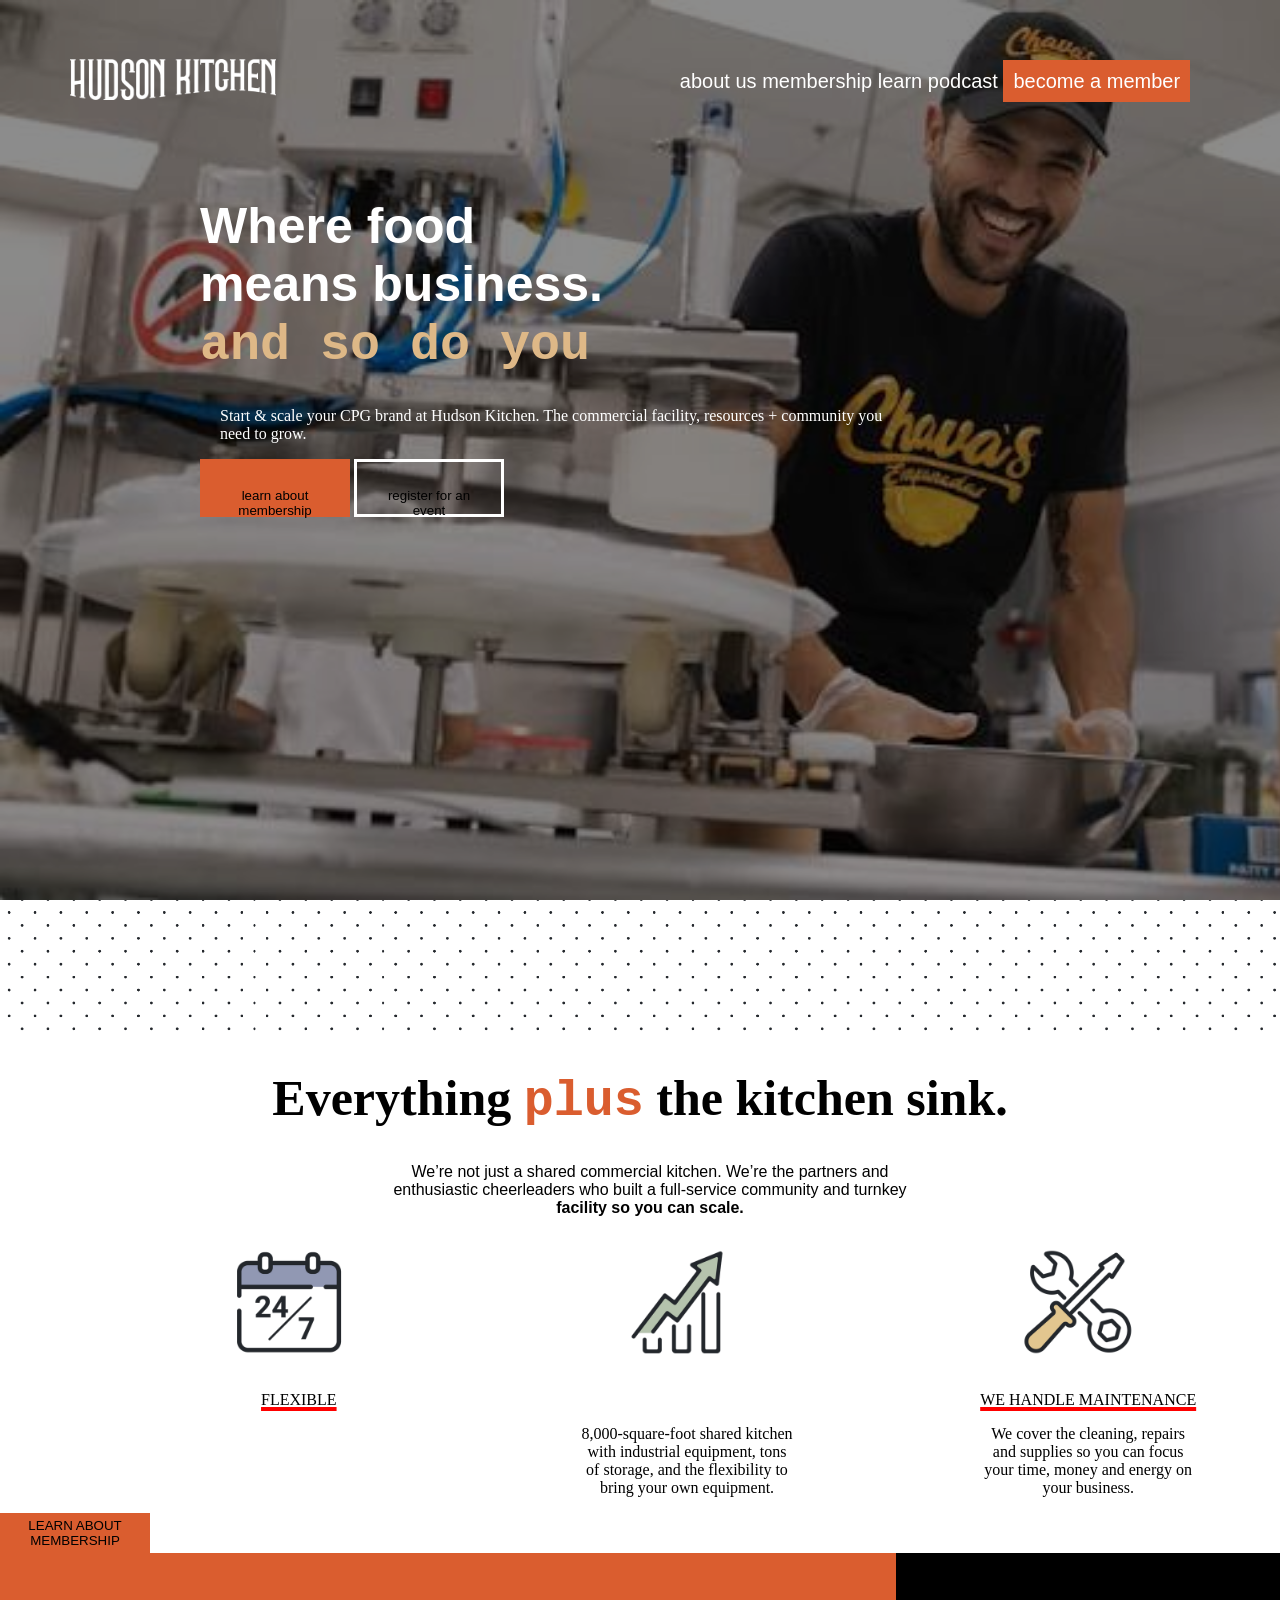
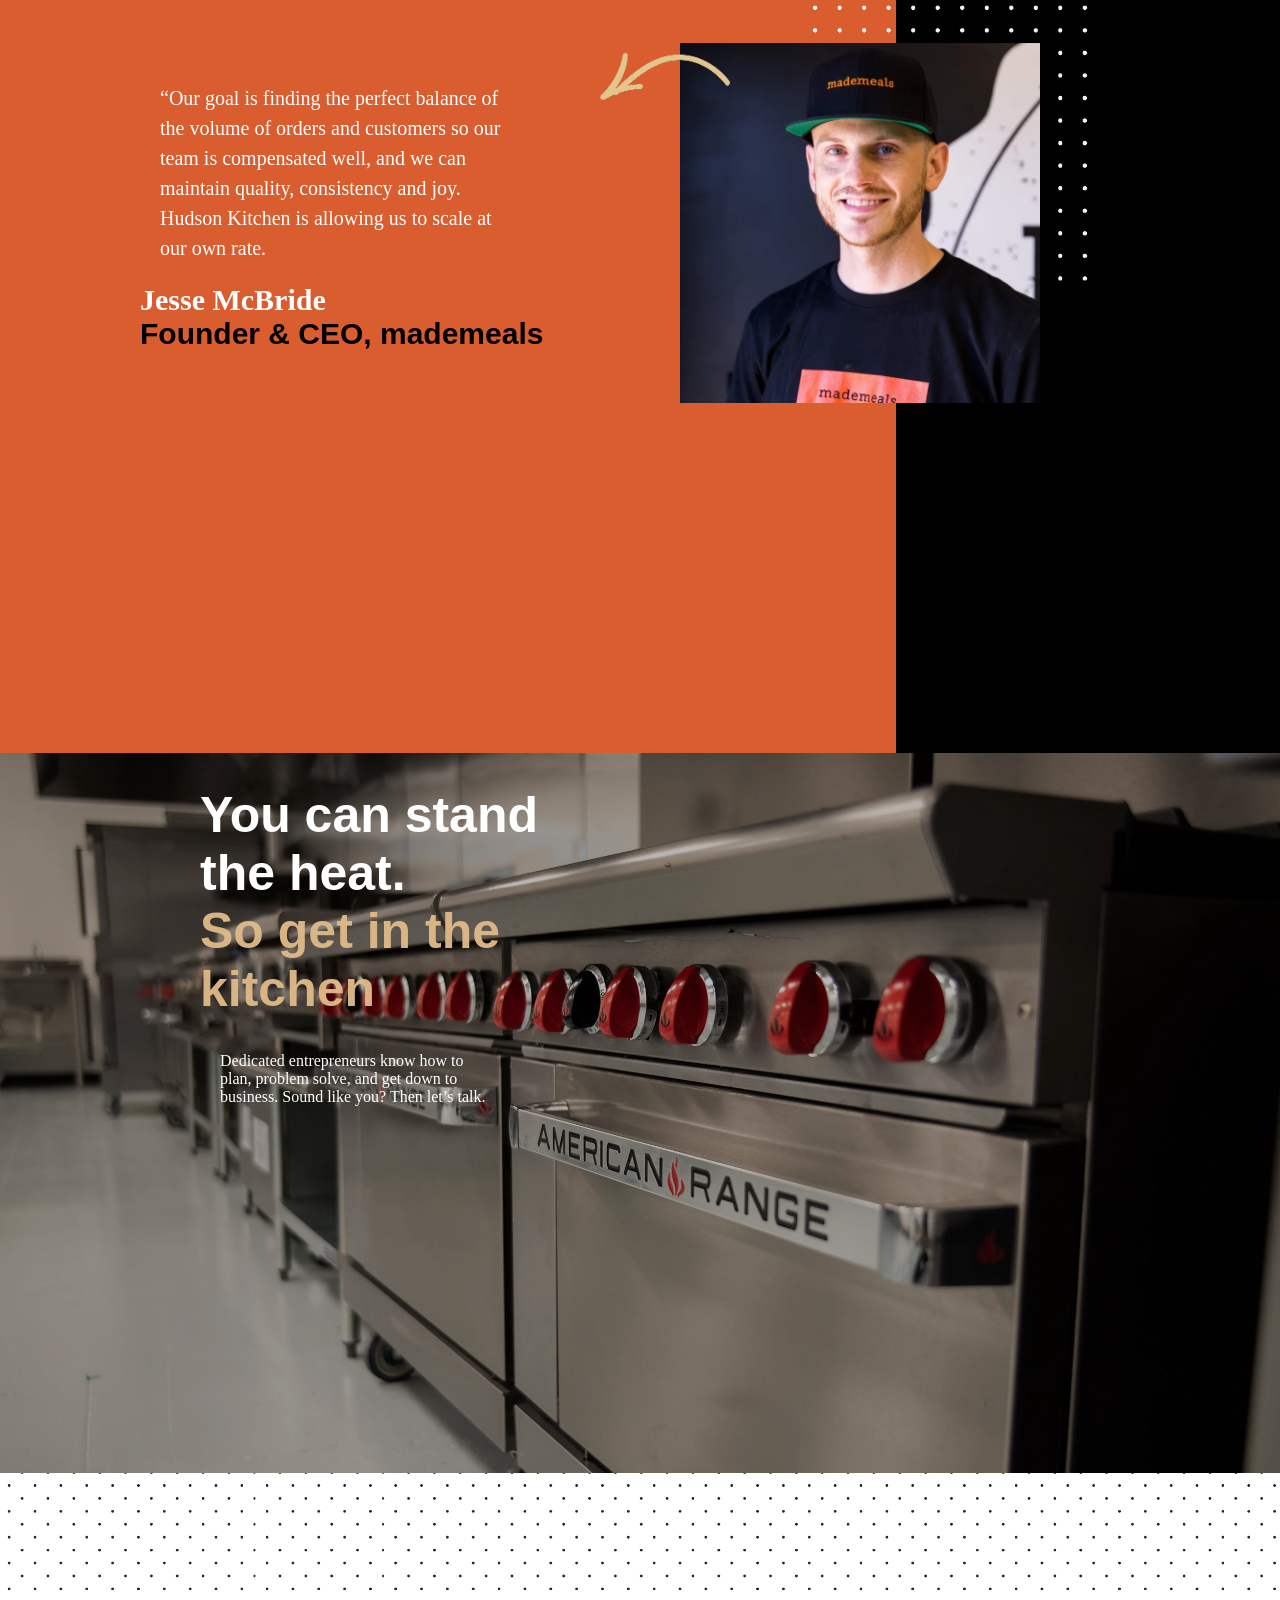
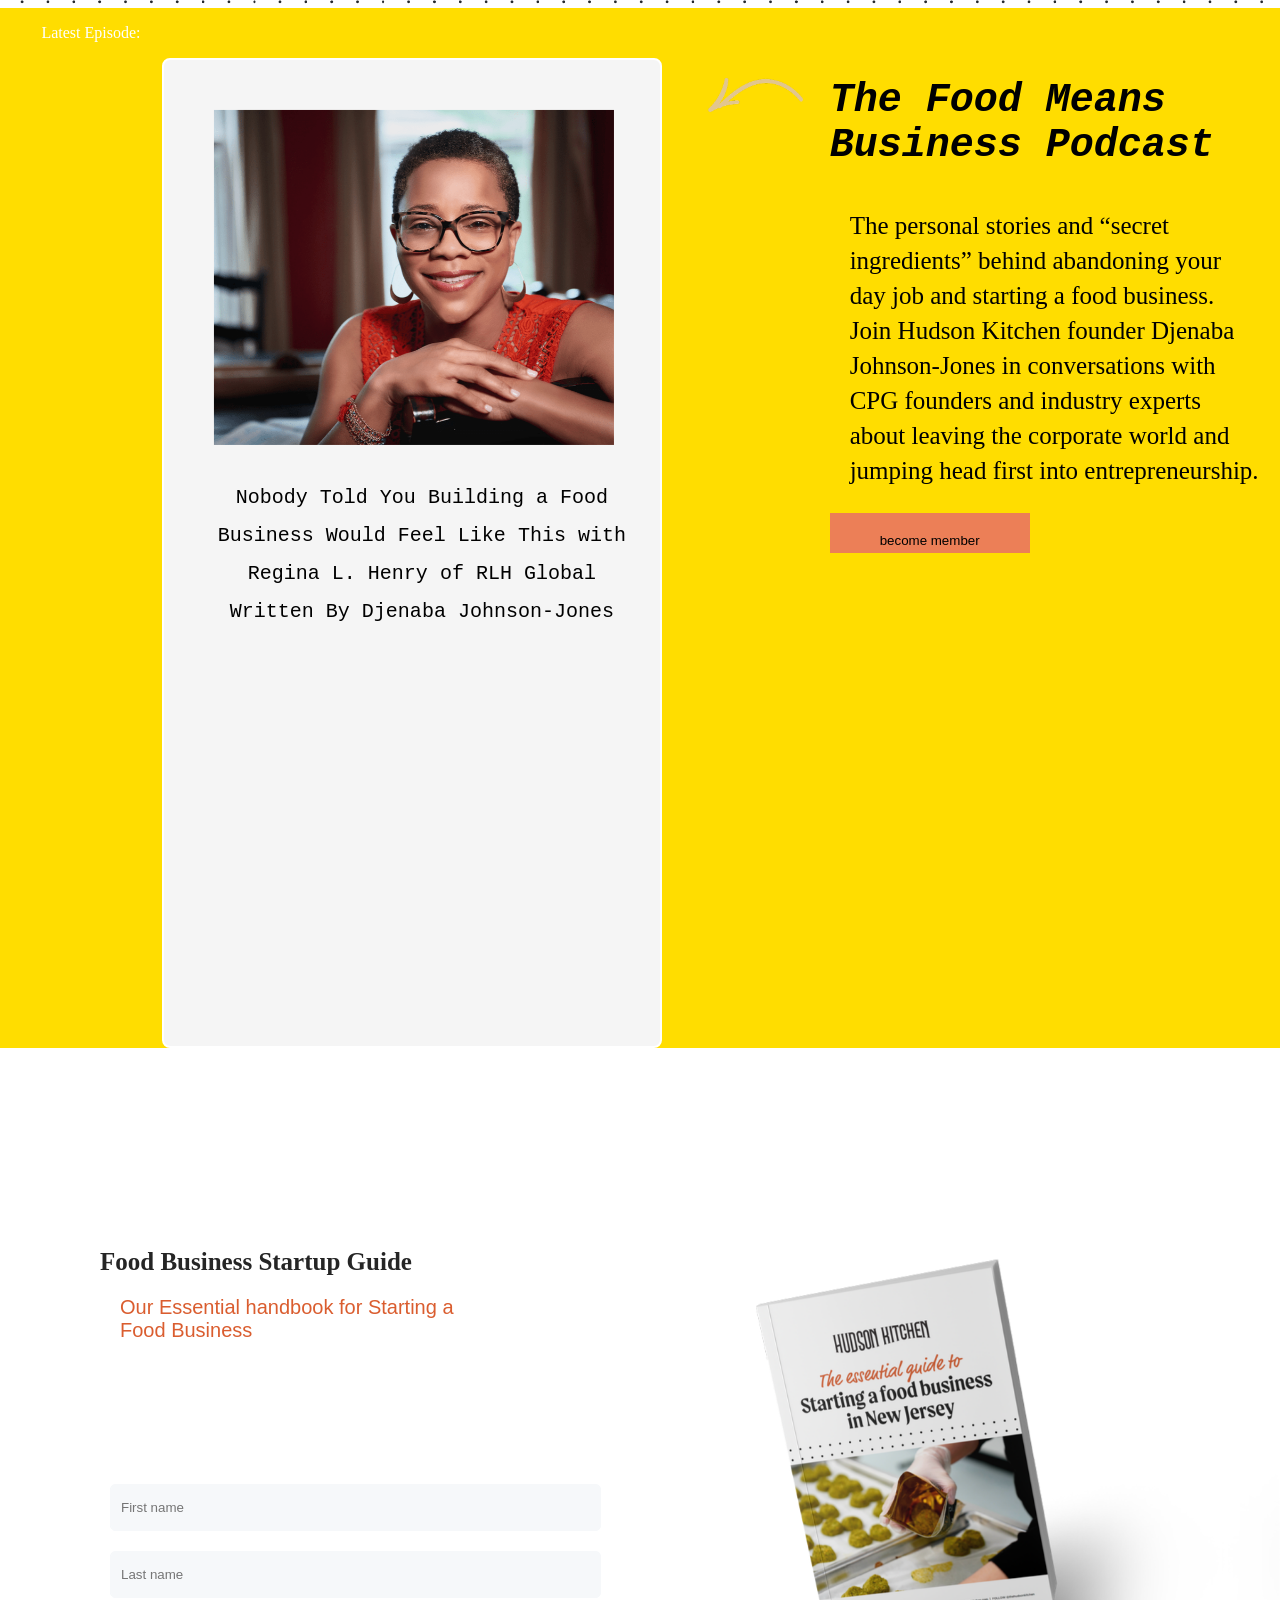
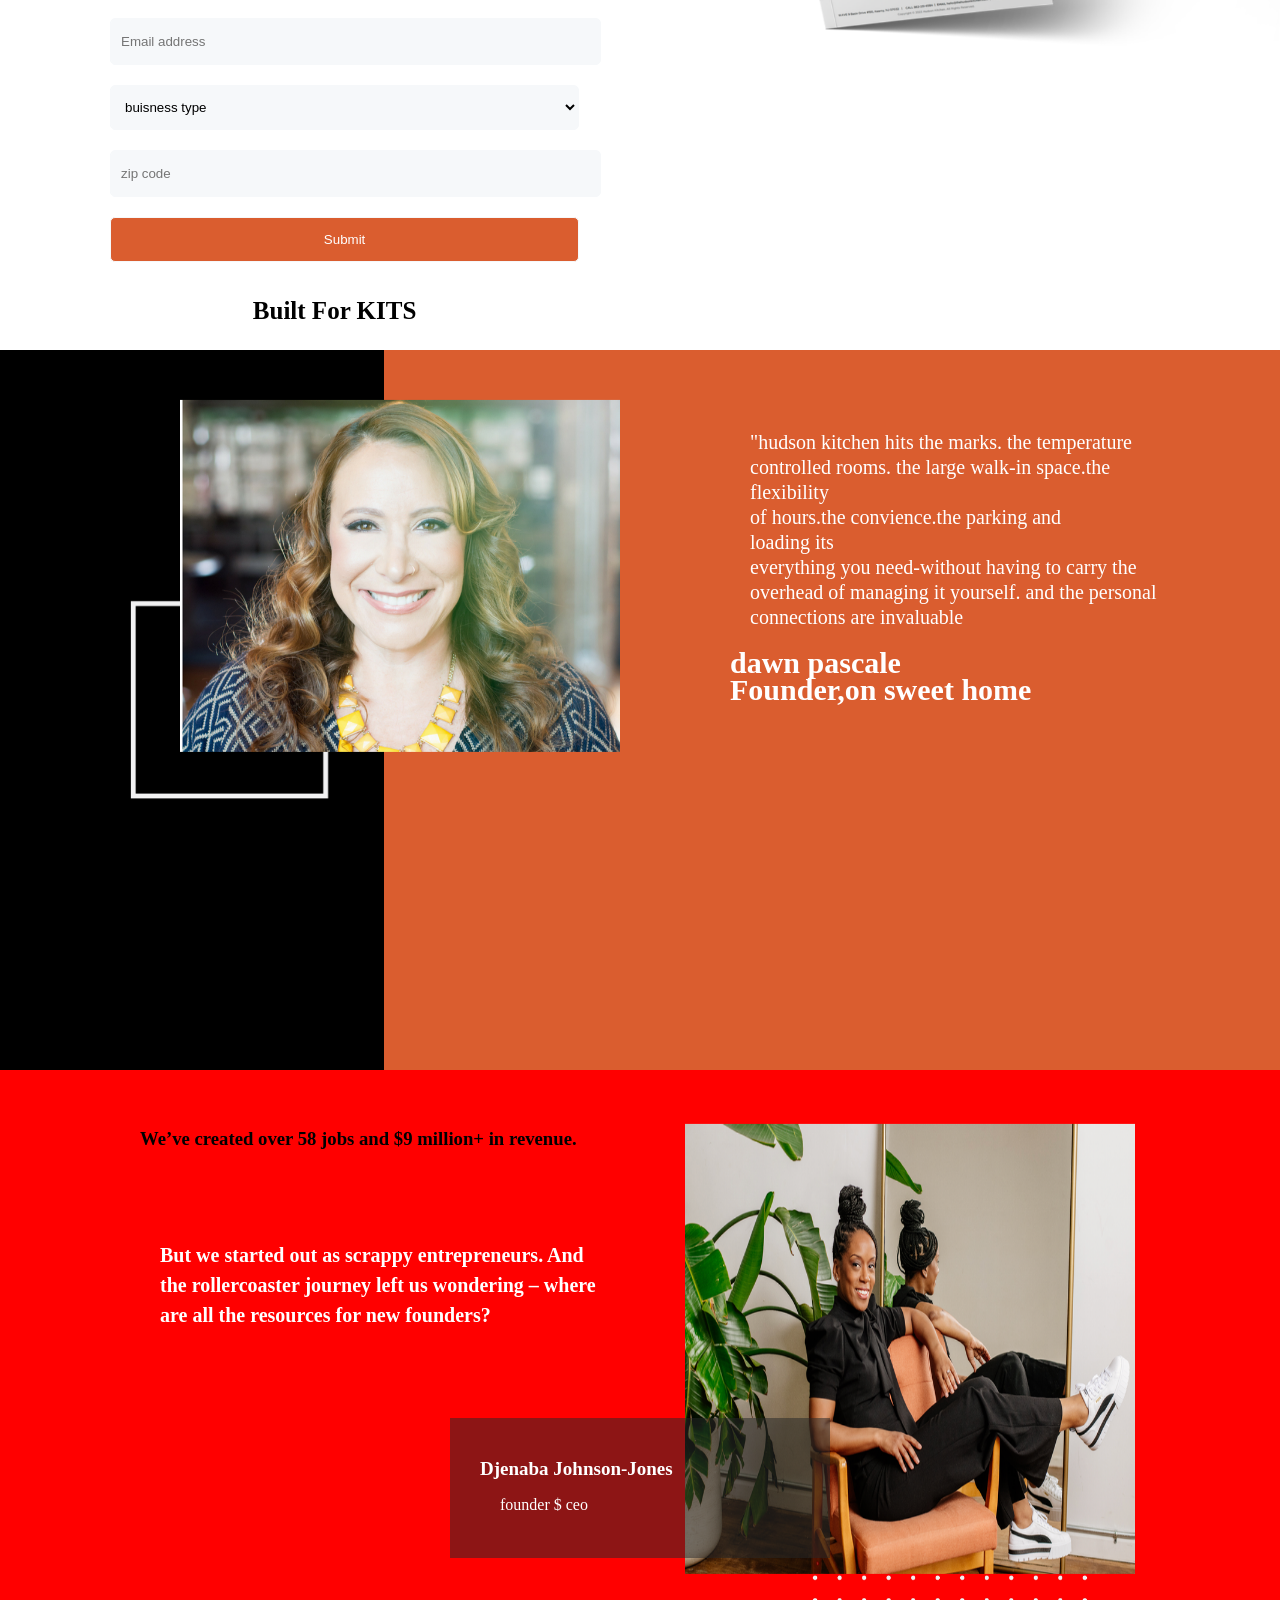
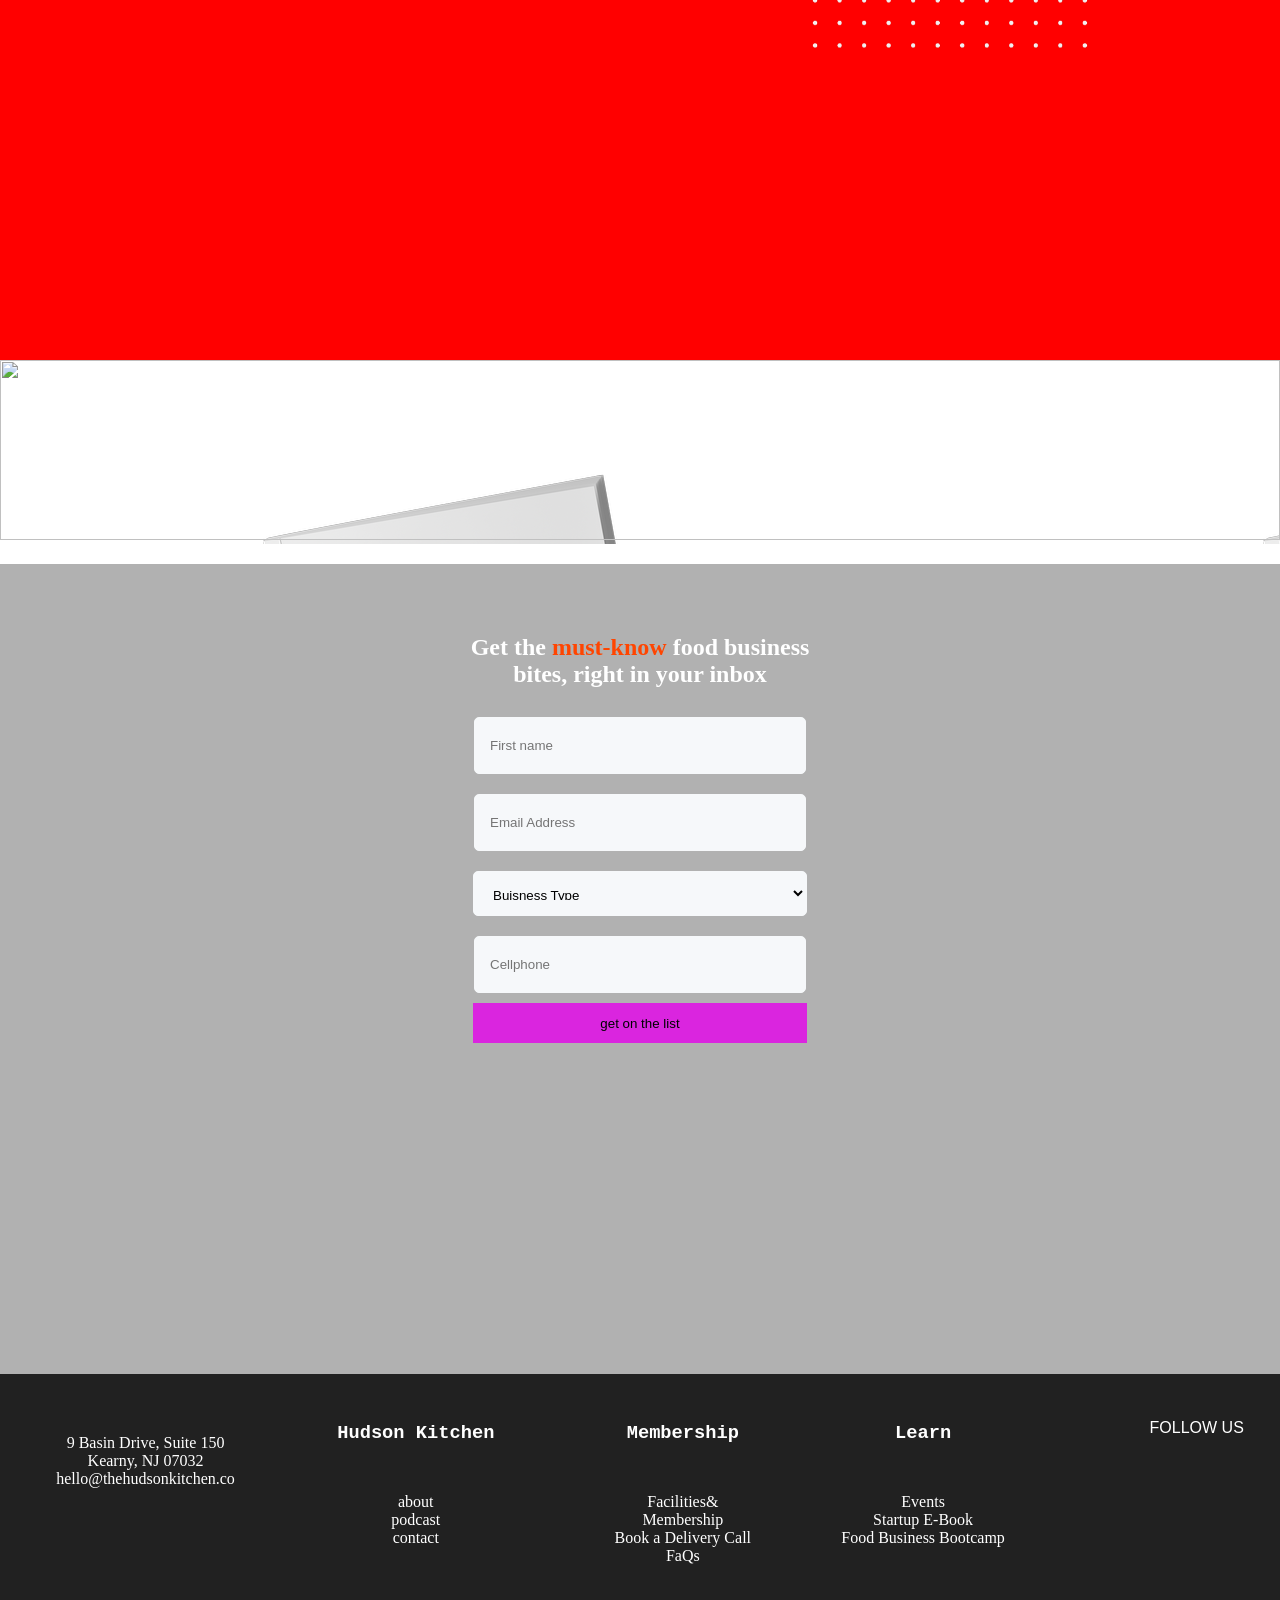
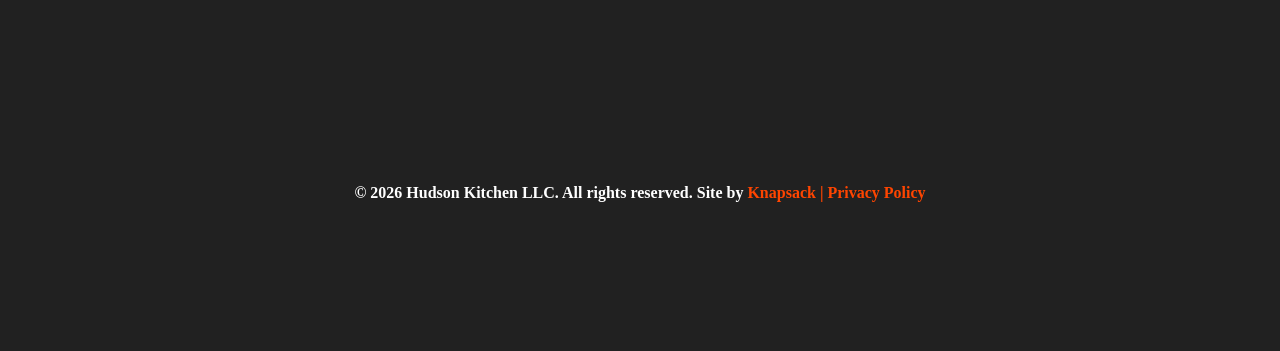
==== index.html @ 7bf9a873 "today i did the home page" ====
<!DOCTYPE html>
<html lang="en">

<head>
    <meta charset="UTF-8">
    <meta name="viewport" content="width=device-width, initial-scale=1.0">
    <title>hudson kitchen</title>
    <link rel="stylesheet" href="./chi.css">
</head>

<body>
    <div class="image">

        <div class="color">
            <div class="navbar">
                <div class="navbarimg">
                    <img src="./image/Hudson-Kitchen-Logo_No-Badge-white.webp" alt="">
                </div>

                <div class="two">
                    <a href="./image/snaptik_7682089217157057793_v3.mp4">about us</a>
                    <a href="">membership</a>
                    <a href="">learn</a>
                    <a href="">podcast</a>
                    <a href="" class="box">become a member</a>

                </div>






            </div>

            <div class="cat">
                <div></div>
                <div class="hero-body">
                    <h1>Where food <br> means business. <br> <b class="ear">and so do you </b></h1>


                    <p>Start & scale your CPG brand at Hudson Kitchen. The commercial facility, resources + community
                        you need to grow.

                    </p>
                    <div class="cat2">
                    <button class="box2">learn about membership</button>
                    <button class="ss">register for an event</button>
                    </div>
                </div>

                <div></div>

            </div>

        </div>
    </div>

    <div class="hi">

    </div>

    <h1 class="eye">Everything <b class="nose"> plus</b> the kitchen sink.</h1>

    <p class="knee">We’re not just a shared commercial kitchen. We’re the partners and <br> enthusiastic
        cheerleaders who built a full-service community and turnkey <br> <b class="leg"> facility so you can
            scale.</b>

    </p>
    <div class="fat">
        <div></div>
        <div class="vex">
            <img src="image/flexible.webp" alt="" class="big">
            <p class="cold">FLEXIBLE</p>
            <p class="hand">Produce, manufacture and <br> <b> distribute on your schedule. </b></p>
        </div>

        <div class="kkk">
            <img src="image/grow.png" alt="" class="good">
            <p OKO>ROOM TO GROW</p>
            <p class="ooo">8,000-square-foot shared kitchen <br> with industrial equipment, tons <br> of storage,
                and the flexibility to <br> bring your own equipment.</p>
        </div>
        <div class="kmk">
            <img src="image/handle.png" alt="" class="wise">
            <P class="heat">WE HANDLE MAINTENANCE</P>
            <p class="ttt">We cover the cleaning, repairs <br> and supplies so you can focus <br> your time, money
                and energy on <br> your business.

            </p>
        </div>

        <div class="slot">
            <button class="soup">LEARN ABOUT MEMBERSHIP</button>
        </div>


    </div>

    <div class="two-color">
        <div></div>

        <div class="goal">
            <p class="box700">“Our goal is finding the perfect balance of <br> the volume of orders and customers so our <br> team is
                compensated well, and we can <br> maintain quality, consistency and joy. <br> Hudson Kitchen is allowing
                us to scale at <br> our own rate.</p>
            <b>Jesse McBride</b> <br>
            <b class="hop"> Founder & CEO, mademeals </b>

        </div>

        <div class="two-img">

            <div class="img-container">
                <img src="./image/cap.webp" alt="main image" class="okay">

                <img src="./image/Left-Arc-Arrow-Yellow.webp" alt="" class="arrow">

            </div>

        </div>

        <div></div>






    </div>

    
    

    <div class="hey">

        <div class="wayo">
            <div></div>
            <div class="wewe">
                <h1>You can stand the heat. <br> <b class="sqs"> So get in the <br> kitchen </b></h1>
                <p class="hair1">Dedicated entrepreneurs know how to <br> plan, problem solve, and get down to <br>
                    business. Sound like you? Then let’s talk.</p>


            </div>

            <div></div>

        </div>

    </div>
    <div class="hi">

    </div>

    <div class="game">
        <div></div>
        <p class="pizza">Latest Episode:</p>

        <div class="card-box">


            <img src="./image/another woman.png" alt="" class="box-image">


            <p class="box-text">Nobody Told You Building a Food <br> Business Would Feel Like This with <br> Regina L.
                Henry of RLH Global <br>
                Written By Djenaba Johnson-Jones
            </p>

        </div>
        <div>
            <img src="./image/Left-Arc-Arrow-Yellow (1).webp" alt="" class="error">
        </div>

        <div>
            <h1 class="mute">The Food Means <br> Business Podcast</h1>
            <p class="apc">The personal stories and “secret <br> ingredients” behind abandoning your <br> day job and
                starting a food business. <br>
                Join Hudson Kitchen founder Djenaba <br> Johnson-Jones in conversations with <br> CPG founders and
                industry experts <br> about leaving the corporate world and <br> jumping head first into
                entrepreneurship.</p>
            <button class="kuru">become member</button>
        </div>

        <div></div>

    </div>

    <div class="man">
        <div></div>
        <div class="form">
            <h1>Food Business Startup Guide</h1>
            <p class="hop">Our Essential handbook for Starting a <br> Food Business </p>
            <p>Launching your food business in New Jersey? Get <br> this free handbook so you can save
                time, eliminate <br> frustration, and <br>
                set your food business up for success.</p>
            <form action="./image/snaptik_7682866822932368663_v3.mp4">
                <input type="text" placeholder="First name"> <br>
                <input type="text" placeholder="Last name"><br>
                <input type="text" placeholder="Email address"><br>
                <select name="" id="">
                    <option value="Business Type"> buisness type</option>
                    <option value="bake goods">bake goods</option>
                    <option value="indiomie and egg">indiomie and egg</option>
                </select><br>
                <input type="text" placeholder="zip code"><br>
                <input type="submit">
                <h3>Built For <b>KITS </b></h3>
            </form>



        </div>

        <div class="man2">
            <img src="./image/Booklet-Cover.webp" alt="" class="book">
        </div>

    </div>


    <div class="two-color2">
        <div></div>
        <div class="two-img2">

            <div class="img-container2">
                <img src="./image/woman.webp" alt="main image" class="okay2">

                <img src="./image/Right-Arrow-yellow.webp" alt="" class="arrow2">

            </div>

        </div>

        <div class="goal2">
            <p>"hudson kitchen hits the marks. the temperature <br> controlled rooms. the large walk-in space.the
                <br>flexibility <br> of hours.the convience.the parking and <br> loading its <br> everything you
                need-without having to carry the <br> overhead of managing it yourself. and the personal <br>
                connections are invaluable
            </p>
            <b>dawn pascale</b> <br>
            <b class="hop2"> Founder,on sweet home </b>

        </div>


        <div></div>

    </div>











    <div class="two-color3">
        <div></div>

        <div class="goal">
            <h3>We’ve created over 58 jobs and $9 million+ in revenue.<h3>
                    <p>But we started out as scrappy entrepreneurs. And <br> the rollercoaster journey left us wondering
                        – where <br> are all the resources for new founders?</p>

        </div>

        <div class="two-img3">

            <div class="img-container3">
                <img src="./Screenshot+2023-03-02+at+11.38.32+AM.webp" alt="main image" class="okay3">

                <img src="./image/" alt="" class="arrow3">
                <div class="box10">

                    <div class="box9">
                        <b>Djenaba Johnson-Jones</b>
                        <p>founder $ ceo</p>
                    </div>




                </div>
            </div>
        </div>
    </div>






            <div class="metu">
                <img src="./dot pattern.webp" alt="" class="mortal">

            </div>

            <div class="box100">
                <div>
                    <div class="box200">
                        <h2 class="ttt">Get the <b>must-know</b> food business <br> bites, right in your inbox</h2>
                    </div>
                    <form action="">
                        <input type="text" placeholder="First name"><br>
                        <input type="text" placeholder="Email Address"><br>
                        <select name="" id="">
                            <option value="Buisness Type">Buisness Type</option>
                            <option value="baked food">baked food</option>
                            <option value="consumer packaged goods">consumer packaged goods CPG</option>
                        </select><br>
                        <input type="number" placeholder="Cellphone"><br>
                        <button>get on the list</button>


                    </form>



                </div>



            </div>

            <div class="box50">
                <div>
                    <img src="./HK_Logo_no_NJ_white┬«.webp" alt="" class="">
                    <p>9 Basin Drive, Suite 150 <br>
                        Kearny, NJ 07032 <br> hello@thehudsonkitchen.co</p>
                </div>

                <div>
                    <h3>Hudson Kitchen</h3>
                    <a href="#">about</a> <br>
                    <a href="#">podcast</a><br>
                    <a href="#">contact</a>
                </div>

                <div>
                    <h3>Membership</h3>
                    <a href="#">Facilities&</a><br>
                    <a href="#">Membership</a><br>
                    <a href="#">Book a Delivery Call</a><br>
                    <a href="#">FaQs</a>
                </div>

                <div>
                    <h3>Learn</h3>
                    <a href="#">Events</a><br>
                    <a href="#">Startup E-Book</a><br>
                    <a href="#">Food Business Bootcamp</a><br>
                </div><br>
                <div class="box49">FOLLOW US</div>

            </div>

            <div class="joy">

                <h4>© 2026 Hudson Kitchen LLC. All rights reserved. Site by <b>Knapsack | Privacy Policy <h4></b>
            </div>




            <div class="fox1">

            </div>
            <div class="fox2">

            </div>
            <div class="fox3">

            </div>

            <!--  -->















</body>

</html>
---- chi.css ----
body {
    padding: 0;
    margin: 0;
}
.fat{
  animation: show 3s ease forwards;
    animation-delay: 2s;  
}
.image {
    background-image: url(./image/images.jpg);
    height: 100vh;
    background-repeat: no-repeat;
    background-size: cover;
}

.color {
    background-color: rgba(0, 0, 0, 0.45);
    height: 100vh;
}

.navbar .two{
    color: white;
}

.box{
    padding: 10px;
    background-color: #da5d2f;
}

.navbar {
    display: flex;
    padding: 50px;
    display: flex;
    justify-content: center;
    align-items: center;
    animation: show 3s ease forwards;
    animation-delay: 2s;
}

@keyframes show{
    from{
        opacity: 0;
        transform: translateY(30px);
    }
    to{
        opacity: 1;
        transform: translateY(0px);
    }
}

.navbarimg {
    width: 50%;
}

.navbarimg img {
    width: 35%;
}
.navbar .two{
    text-decoration: none;
}

.two {
    padding: 10px;
    margin: 10px;
    font-size: 20px;
    font-family: 'Segoe UI', Tahoma, Geneva, Verdana, sans-serif;
}

.cat {
    display: grid;
    grid-template-columns: 200px 700px auto;
}

h1 {
    color: white;
    font-size: 50px;
    font-family: Arial, Helvetica, sans-serif;
    animation: show 3s ease forwards;
    animation-delay: 2s;
    
}


.box2 {
    padding: 26px;
}



.hero-body .box2 {
    background-color: #da5d2f;
    border: 3px solid #da5d2f
}

.hero-body .box2:hover {
    background-color: #e36132;
    border: #ec7f57;
    color: white;
}

.hero-body .ss {
    background-color: #da5d2f00;
    border: 3px solid white
}

.hero-body .ss:hover {
    background-color: white;
    color: black;
}

.ss {
    padding: 26px;

}

.hero-body p {
    color: white;
}



a{
    text-decoration:none ;
    color: white;
    
}
.hi{

    background-image: url(./image/dotpattern.webp);
    height: 15vh;
    background-repeat: no-repeat;
    background-size: cover;
}
.eye{
    color: black;
     text-align: center;
     font-family: fantasy;
}
.nose{
    color: #da5d2f;
   
font-family: monospace;
}
.ear{
    color: burlywood;
    font-family: monospace;
}
.knee{
    text-align: center;
    color: black;
    font-family: 'Franklin Gothic Medium', 'Arial Narrow', Arial, sans-serif;
}
.ttt{
    color: black;
}
.ooo{
    color: black;
}





.big{
    width: 200px;
}
  

.good{
    width: 200px;
}
.wise{
    width: 200px;
}
.fat{
    display: grid;
    grid-template-columns: 100px auto auto auto;
    text-align: center;
}
.heat{
    color: black;
    text-decoration: 4px solid underline red;  
    
}
.vex .cold{
    text-decoration: 4px solid underline red;
}

.oko{
  text-decoration: 4px solid underline red; 
  color: black;
}



.cold{
    color: black;
    
    
}
.two-color{
    background:linear-gradient(to right, #da5d2f 70%,black 30% );
    height: 80vh;
    display: grid;
    grid-template-columns: 100px 630px auto 100px;
    padding: 40px;
    
}
.two-color6{
    display: none;
}

.two-img{
    background-image: url(./image/Dots-square-grey.webp);
    height: 300px;
    width: 300px;
    background-size: cover;
    margin-left: 30px;
}
.img-container{
    position: relative;
   
}
.two-img .okay{
    width: 120%;
    margin-top: 50px;
    margin-left: -120px;
    display: block;
    animation: show 3s ease forwards;
    animation-delay: 2s;
}
.arrow{
    position: absolute;
    width: 130px;
    top: 10px;
    left: -200px;
    animation: show 3s ease forwards;
    animation-delay: 2s;
}
.goal p{
    color: white;
    font-size: 20px;
    line-height: 30px;
    margin-top: 90px;
animation: show 3s ease forwards;
    animation-delay: 2s;
}
.goal b{
    color: white;
    font-size: 30px;
    margin-top: 30px;

}
.goal .hop{
    color: black;
}
.goal img{
    width: 100%;
    margin-left: -100px;
    margin-top: 60px;
}

.hey{
    background-image: url(./image/changeooo.webp);
    background-repeat: no-repeat;
    background-size: cover;
    height: 80vh;
    animation: show 3s ease forwards;
    animation-delay: 2s;
}
.wayo{
    background-color: rgba(0, 0, 0, 0.279);
    height: 80vh;
}
.wayo{
    display: grid;
    grid-template-columns: 200px 350px auto;
}
.hair1{
    color: white;
}


.sqs{
    color: rgba(222, 184, 135, 0.963);
}

.card-box {
  width: 500px;                  
  background-color: whitesmoke;    
  border: 2px solid white;     
  border-radius: 8px;            
  padding: 15px;                 
  height: 110vh;
  box-sizing: border-box;        
  font-family: Arial, sans-serif;
  animation: show 3s ease forwards;
    animation-delay: 2s;
}

.box-image {
  width: 400px;                   
  height: auto;                  
  margin-left: 35px; 
  margin-top: 35px; 
  animation: show 3s ease forwards;
    animation-delay: 3s;             
}


.box-text {
  font-size: 20px;               
  color: black;                
  line-height: 1.9;              
  margin-top: 30px;              
  margin-bottom: 0; 
  text-align: center;
  font-family: 'Courier New', Courier, monospace; 
  animation: show 3s ease forwards;
    animation-delay: 3s;            
}
.error{
    width: 95px;
    margin-top: 70px;
    margin-left:-100px;
}
.mute{
    color: black;
    font-family: monospace;
    font-size: 40px;
    margin-top: 70px;
    margin-left:0px;
    font-style: italic;
}


.game{
    display: grid;
    grid-template-columns:auto auto auto auto auto;
    background-color: rgb(255, 221, 0);
}


.card-box{
    margin-top: 50px;
    margin-right: 125px;
    
}
.apc{
    font-size: 20px;
    font-family: Cambria, Cochin, Georgia, Times, 'Times New Roman', serif;
    color:black;
    font-size: 25px;
    line-height: 35px;
    margin-top: 40px;
    animation: show 3s ease forwards;
    animation-delay: 2s;            
}
 .book{
    width: 100%;
    animation: show 3s ease forwards;
    animation-delay: 2s;
    margin-top: 10px;
    
    
    
}
input
    


.flour{
    display: flex;
   
    background-color: beige;
}
.flour .vop{
    width: auto;
    
}
.hoot{
    color: black;
    font-size: 40px;
    line-height: 40px;
    margin-top: 70px;
    margin-left: 70px;
}
.hout{
font-size: 20px;
line-height: 20px;
margin-top: 20px;
margin-left: 70px;

}
.ada{
    padding: 20px;
    width: 431px;
    background-color: #da5d2f;
    line-height: 20px;
    margin-top: 20px;
    font-size: 20px;
    margin-left: 70px;
}
.two-color2{
    background:linear-gradient(to left, #da5d2f 70%,black 30% );
    height: 80vh;
    display: grid;
    grid-template-columns: 100px 630px auto 100px;
    
    width: 100%;
    background-size: auto;
}

.two-img2{
    background-image: url(./image/BAck\ woman.webp);
    height: 200px;
    width: 200px;
    background-size: cover;
    margin-left: 30px;
    margin-top: 250px;
    animation: show 3s ease forwards;
    animation-delay: 2s;
}
.img-container2{
    position: relative;
    }
.two-img2 .okay2{
    width: 220%;
    margin-top: -200px;
    margin-left: 50px;
    display: block;
    animation: show 3s ease forwards;
    animation-delay: 2s;
    animation: show 3s ease forwards;
    animation-delay: 2s;
}
.arrow2{
    margin-left: -700px;
    width: 130px;
}


.arrow2{
    position: absolute;
    width: 120px;
    top: 10px;
   left: 450px;
   animation: show 3s ease forwards;
    animation-delay: 2s;
  
}
.goal2 p{
    color: white;
    font-size: 20px;
    line-height: 25px;
    margin-top: 80px;

}
.goal2 b{
    color: white;
    font-size: 30px;
    margin-top: 15px;
line-height: 25px;
}
.goal2 .hop{
    color: black;
}
.goal2 img{
    width: 100%;
    margin-left: -100px;
    margin-top: 60px;
    animation: show 3s ease forwards;
    animation-delay: 2s;
}

.soup{
    text-align: center;
}
.kuru{
    padding: 20px;
    background-color: #ec7f57;
    width: 200px;
    cursor: pointer;
}
.form h1{
    font-weight: 800;
    font-family: Cambria, Cochin, Georgia, Times, 'Times New Roman', serif;
    color: rgb(37 37 37);
    margin-top: 200px;
    font-size: 25px;
    animation: show 3s ease forwards;
    animation-delay: 2s;
}
.hop{
font-size: 20px;
font-family: Arial, Helvetica, sans-serif;
color: #da5d2f ;
font-weight: 600px;
}
.form p{
    font-size: 20px;
    font-family: 'Gill Sans', 'Gill Sans MT', Calibri, 'Trebuchet MS', sans-serif;
    animation: show 3s ease forwards;
    animation-delay: 2s;
}
.form h3{
    text-align: center;
    font-size: 25px;
    animation: show 3s ease forwards;
    animation-delay: 2s;

}
.form b{
    font-family: cursive;
    animation: show 3s ease forwards;
    animation-delay: 2s;
}

input{
    width:100% ;
    margin: 10px;
    padding: 10px;
    background-color: #f6f8fa;
    border: 1px solid #f6f8fa;
    border-radius: 5px;
    height: 25px;
    animation: show 3s ease forwards;
    animation-delay: 2s;

}
input[type=submit]{
    width: 100%;
    margin: 10px;
    padding: 10px;
    background-color: #da5d2f;
    border: 1px solid #f6f8fa;
    border-radius: 5px;
    height: 45px;
    color: white;
    animation: show 3s ease forwards;
    animation-delay: 2s;
}
select{
  width: 100%;
    margin: 10px;
    padding: 10px;
    background-color: #f6f8fa;
    border: 1px solid #f6f8fa;
    border-radius: 5px;
    height: 45px;
    animation: show 3s ease forwards;
    animation-delay: 2s;
}  
.man{
    display: grid;
    grid-template-columns: 100px auto auto;

}
.man2{
    margin-top: 120px;
}


.two-color3{
    background-color: red;
    height: 90vh;
    display: grid;
    grid-template-columns: 100px 630px auto 100px;
    padding: 40px;
}
    
.two-img3{
    background-image: url(./image/Dots-square-grey.webp);
    height: 300px;
    width: 300px;
    background-size: cover;
    margin-left: 30px;
    margin-top: 250px;
    animation: show 3s ease forwards;
    animation-delay: 2s;
}

.img-container3{
    position: relative;
}
.two-img3 .okay3{
width: 450px;
margin-top: -500px;
margin-left: -115px;
height: 450px;
background-size: cover;
margin-bottom: -200px;
animation: show 3s ease forwards;
    animation-delay: 2s;
}

.img-container3 .arrow3{
    position: absolute;
    width: 100px;
    top: 100%;
    left: -330px;
}
.goal3 p{
    color: black;
    
    font-family: Cambria, Cochin, Georgia, Times, 'Times New Roman', serif;
   
}
.goal3 b{
    color: black;
    font-size: 30px;
    margin-top: 30px;
    font-weight: 100;
    line-height: 30px;
    margin-left: -50px;
}
.box10{
    display: flex;
    justify-content: start;
    align-items: start;

}
.box9{
    width: 350px;
    height: 100px;
    background-color: #27282986;
    margin-top: 40px;
    margin-left: -350px;
    padding-left: 30px;
    padding-top: 40px;
    animation: show 3s ease forwards;
    animation-delay: 2s;

}
.box9 b{
    font-family: cursive ;
    font-size: 25px;
color: #e4e7ae;
}
.box9 b{
    color: white;
    font-size: 19px;
}
button{
    background-color: #da5d2f;
    height: 40px;
    width: 150px;
    border:  1px black;
}
.metu{
    background-image: url(./image/Booklet-Cover.webp);
}
  
.mortal{
    width: 100%;
    height: 20vh;
}
.box100{
    background-color: rgba(0, 0, 0, 0.304);
    height: 90vh;
    text-align: center;
   

}
.box100 input{
    width: 300px;
    padding: 15px;
    margin-bottom: 10px;
   
}
.box100 select{
   width: 334px;
    padding: 15px;
    margin-bottom: 10px; 
}
.box100 button{
   width: 334px;
    padding: 12px; 
    background-color: #da25df;
}
.box200 h2{
  padding-top: 70px;  
    padding-bottom: -50px;
    color: white;
}
.box200 b{
color: orangered;
font-family: cursive;

}
.box50{
    background-color: rgba(0, 0, 0, 0.87);
    height: 580px;
}
.box50 img{
   width: 100px;
    padding-top: 40px;
    margin-left: 45PX;
}
.box50 h3{
    color: white;
    padding: 30px;
    font-family: 'Courier New', Courier, monospace;
}
.box49{color: white;
    font-family: Verdana, Geneva, Tahoma, sans-serif;
    margin-top: 45px
}

.box50{
    display: grid;
    grid-template-columns: auto auto auto auto auto auto ;
    text-align: center;
   

}
p{
    color: white;
    margin-left: 20px;
}
a{
    color: white;
    
}
.joy h4{
    color: white;
    text-align: center;
   margin-top:-170px
   
}
.joy b{
    color: orangered;
}


@media(max-width : 968px){
.navbar{
    display: none;
}

.cat {
    display: grid;
    grid-template-columns:  auto;
    padding: 10px;
}

h1 {
    color: white;
    font-size: 50px;
    font-family: Arial, Helvetica, sans-serif;
}

.box2 {
    padding: 26px;
}



.hero-body .box2 {
    background-color: #da5d2f;
    border: 3px solid #da5d2f;
    width: 100%;
    margin-bottom: 10px;
    
}

.hero-body .box2:hover {
    background-color: #e36132;
    border: #ec7f57;
    color: white;
}

.hero-body .ss {
    background-color: #da5d2f00;
    border: 3px solid white
}

.hero-body .ss:hover {
    background-color: white;
    color: black;
}

.ss {
    padding: 26px;
    width: 100%;

}

.hero-body p {
    color: white;
}
.cat2{
    display: grid;
    grid-template-columns: auto;
}





.eye{
    color: black;
     text-align: center;
     font-family: fantasy;
}
.nose{
    color: #da5d2f;
   
font-family: monospace;
}
.ear{
    color: burlywood;
    font-family: monospace;
}
.knee{
    text-align: center;
    color: black;
    font-family: 'Franklin Gothic Medium', 'Arial Narrow', Arial, sans-serif;
}
.ttt{
    color: black;
}
.ooo{
    color: black;
}





.big{
    width: 200px;
}
  

.good{
    width: 200px;
}
.wise{
    width: 200px;
}
.fat{
    display: grid;
    grid-template-columns:  auto;
    text-align: center;
}
.heat{
    color: black;
    text-decoration: 4px solid underline red;  
    
}
.vex .cold{
    text-decoration: 4px solid underline red;
}

.oko{
  text-decoration: 4px solid underline red; 
  color: black;
}




.two-color{
    background:linear-gradient(to right, #da5d2f 70%,black 30% );
    height: 120vh;
    display: grid;
    grid-template-columns:auto ;
    padding: 40px;
    
}


.two-img{
    background-image: url(./image/Dots-square-grey.webp);
    height: 300px;
    width: 300px;
    background-size: cover;
    margin-left: 30px;
}
.img-container{
    position: relative;
   
}
.two-img .okay{
    width: 100%;
    padding-left: 70px;
    
    margin-left: -120px;
    display: block;
}
.arrow{
    position: absolute;
    width: 130px;
    top: 10px;
    left: -200px;
}
.goal p{
    color: white;
    font-size: 15px;
    line-height: 20px;
    margin-top: 5;

}
.goal b{
    color: white;
    font-size: 30px;
    margin-top: 30px;

}
.goal .hop{
    color: black;
}
.goal img{
    width: 100%;
    margin-left: -100px;
    margin-top: -910px;
}
.box700{
    margin-top: 10px;
}
.wayo{
    display: grid;
    grid-template-columns:  auto;
}
.game{
    display: grid;
    grid-template-columns: auto;
    background-color: aqua;
}
.box-image {
  width: 300px;                   
  height: auto;                  
  
  margin-top: 35px;         
}
.card-box{
    margin-top: 50px;
    margin-right: 15px;
    width: 400px;
    padding-left: 50px;
    height: 96vh;
}
.apc{
    font-size: 10px;
    font-family: Cambria, Cochin, Georgia, Times, 'Times New Roman', serif;
    color:black;
    font-size: 20px;
    line-height: 25px;
    margin-top: 20px;
}.kuru{
    padding: 20px;
    background-color: #ec7f57;
    width: 200px;
    cursor: pointer;
    margin-left: 70px;
}
.mute{
    color: black;
    font-family: monospace;
    font-size: 30px;
    margin-top: -50px;
    margin-left:0px;
    font-style: italic;
}

.man{
    display: grid;
    grid-template-columns: 100px auto auto;

}
.man2 .book{
    margin-top: -20px;
    width: 350%;
    margin-left: -370px;
}
.form h1{
    font-weight: 800;
    font-family: Cambria, Cochin, Georgia, Times, 'Times New Roman', serif;
    color: rgb(37 37 37);
    margin-top: 500px;
    font-size: 25px;
}
.input{
    width:100% ;
    margin-top: -300px;
    background-color: #f6f8fa;
    border: 1px solid #f6f8fa;
    border-radius: 5px;
    height: 25px;

}
.form p{
    font-size: 0px;
    font-family: 'Gill Sans', 'Gill Sans MT', Calibri, 'Trebuchet MS', sans-serif;
}
.two-color2{
    background:linear-gradient(to left, #da5d2f 70%,black 20% );
    height: 130vh;
    display: grid;
    grid-template-columns: auto;
    
    width: 100%;
    background-size: auto;
}
.goal2 p{
    color:black;
    font-size: 15px;
    line-height: 15px;
    margin-top: 50px;

}
.two-img2 .okay2{
    width: 150%;
    margin-top: -80px;
    margin-left: 50px;
    display: block;
}
.two-color3{
    background-color: aqua;
    height: 90vh;
    display: grid;
    grid-template-columns:  auto ;
    padding: 40px;
}
.box50{
    display: grid;
    grid-template-columns:  auto ;
    text-align: center;

}
.fox1{
    width: 100px;
    height: 100px;
    background-color: #e36132;
    animation: movebox 2s infinite;
}
.wewe h1{
    padding: 20px;
}

    

@keyframes movebox{
    from{
        transform: translateX(0);
    }
    to{
        transform: translateX(300px);
    }
}
.fox2{
    width: 100px;
    height: 100px;
    background-color: aqua;
    animation: rotatebox 3s infinite linear;

}
@keyframes rotatebox{
    from{
        transform: rotate(0deg);
    }
    to{
        transform:  rotate(360deg);
    }
}
.box3{
    width: 150px;
    height: 150px;
    background-color: bisque;
    animation: changebox 5s infinite;
}
@keyframes changebox{
0%{
    background-color: #e36132;
    transform: translateX(0) rotate(0deg);
    border-radius: 0%;
}
10%{
   background-color:goldenrod;
    transform: translateX(100px) rotate(0deg);
    border-radius: 0%;   
}
25%{
    background-color:blue;
    transform: translateX(200px) rotate(0deg);
    border-radius: 25%;   
}
50%{
    background-color:blue;
    transform: translateX(300px) rotate(90deg);
    border-radius: 50%;   
}
75%{
 background-color:white;
    transform: translateX(200px) rotate(180deg);
    border-radius: 10%;      
}

    
}
}
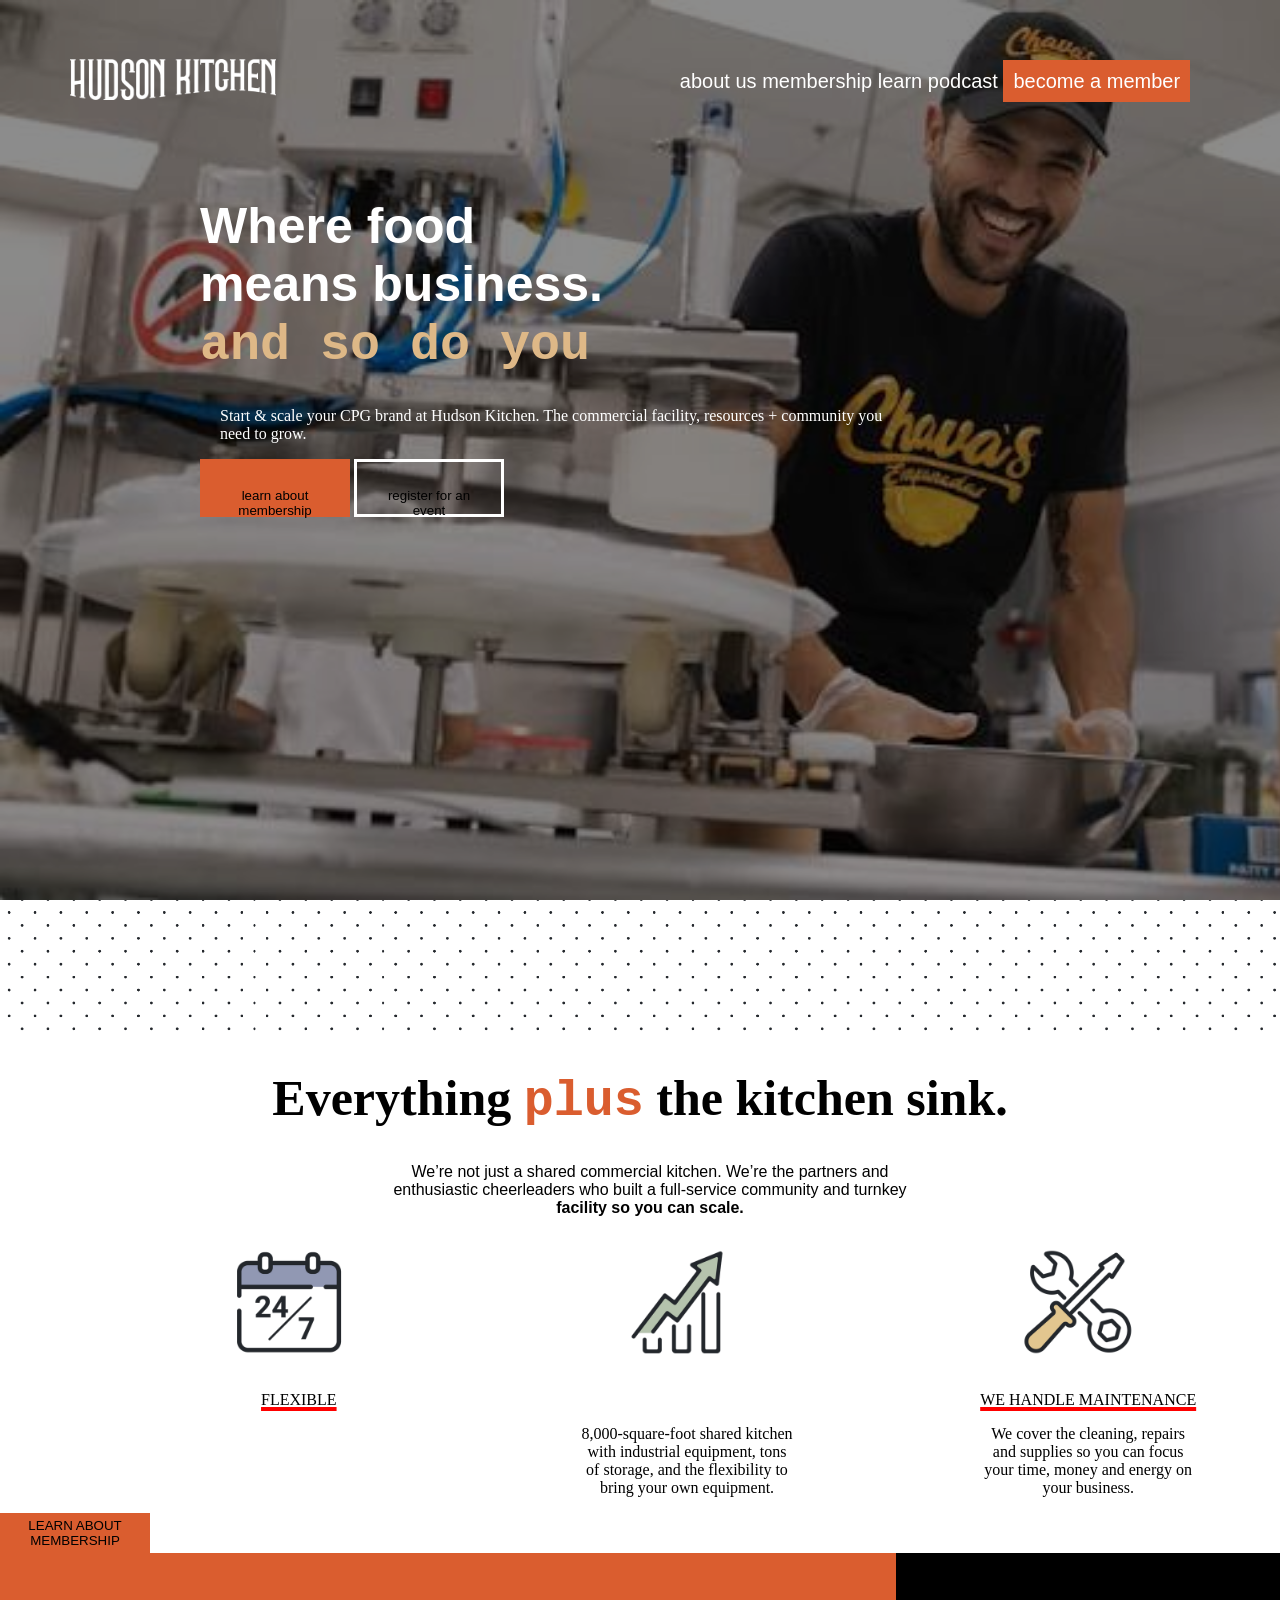
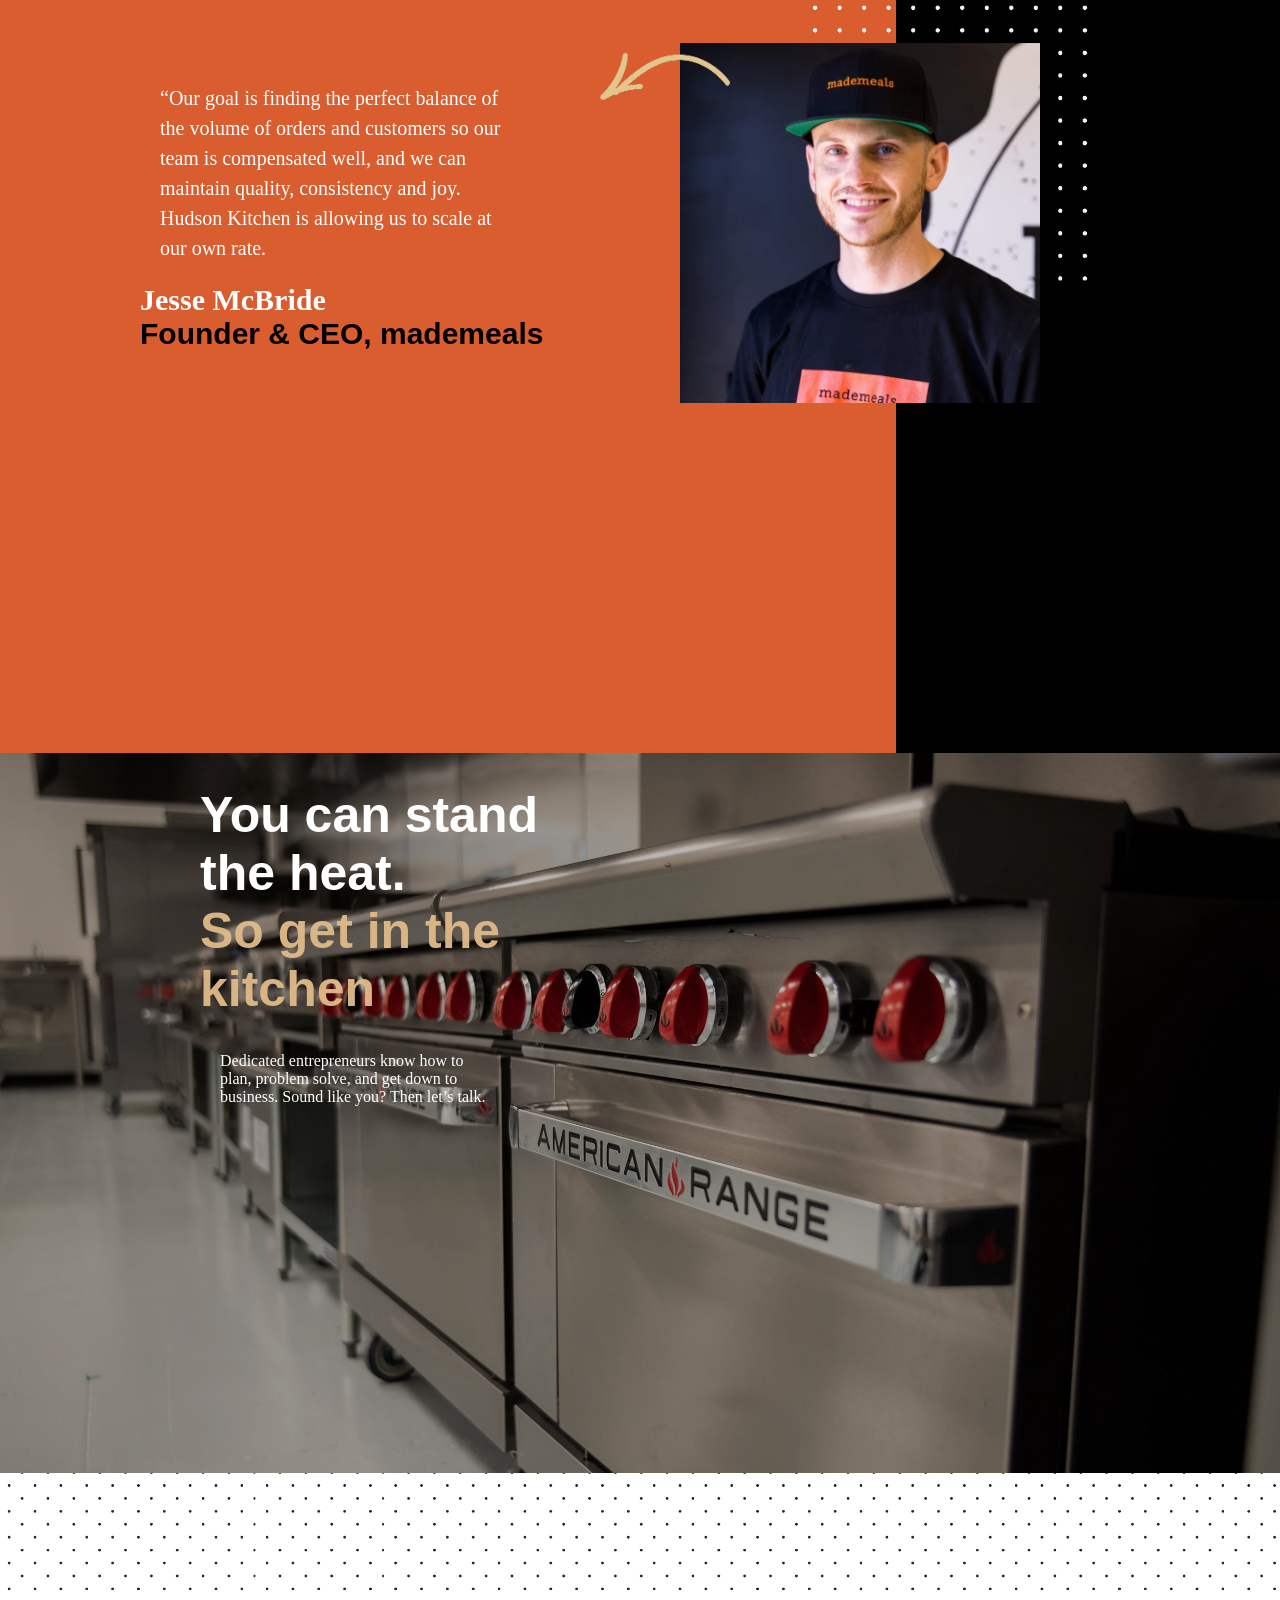
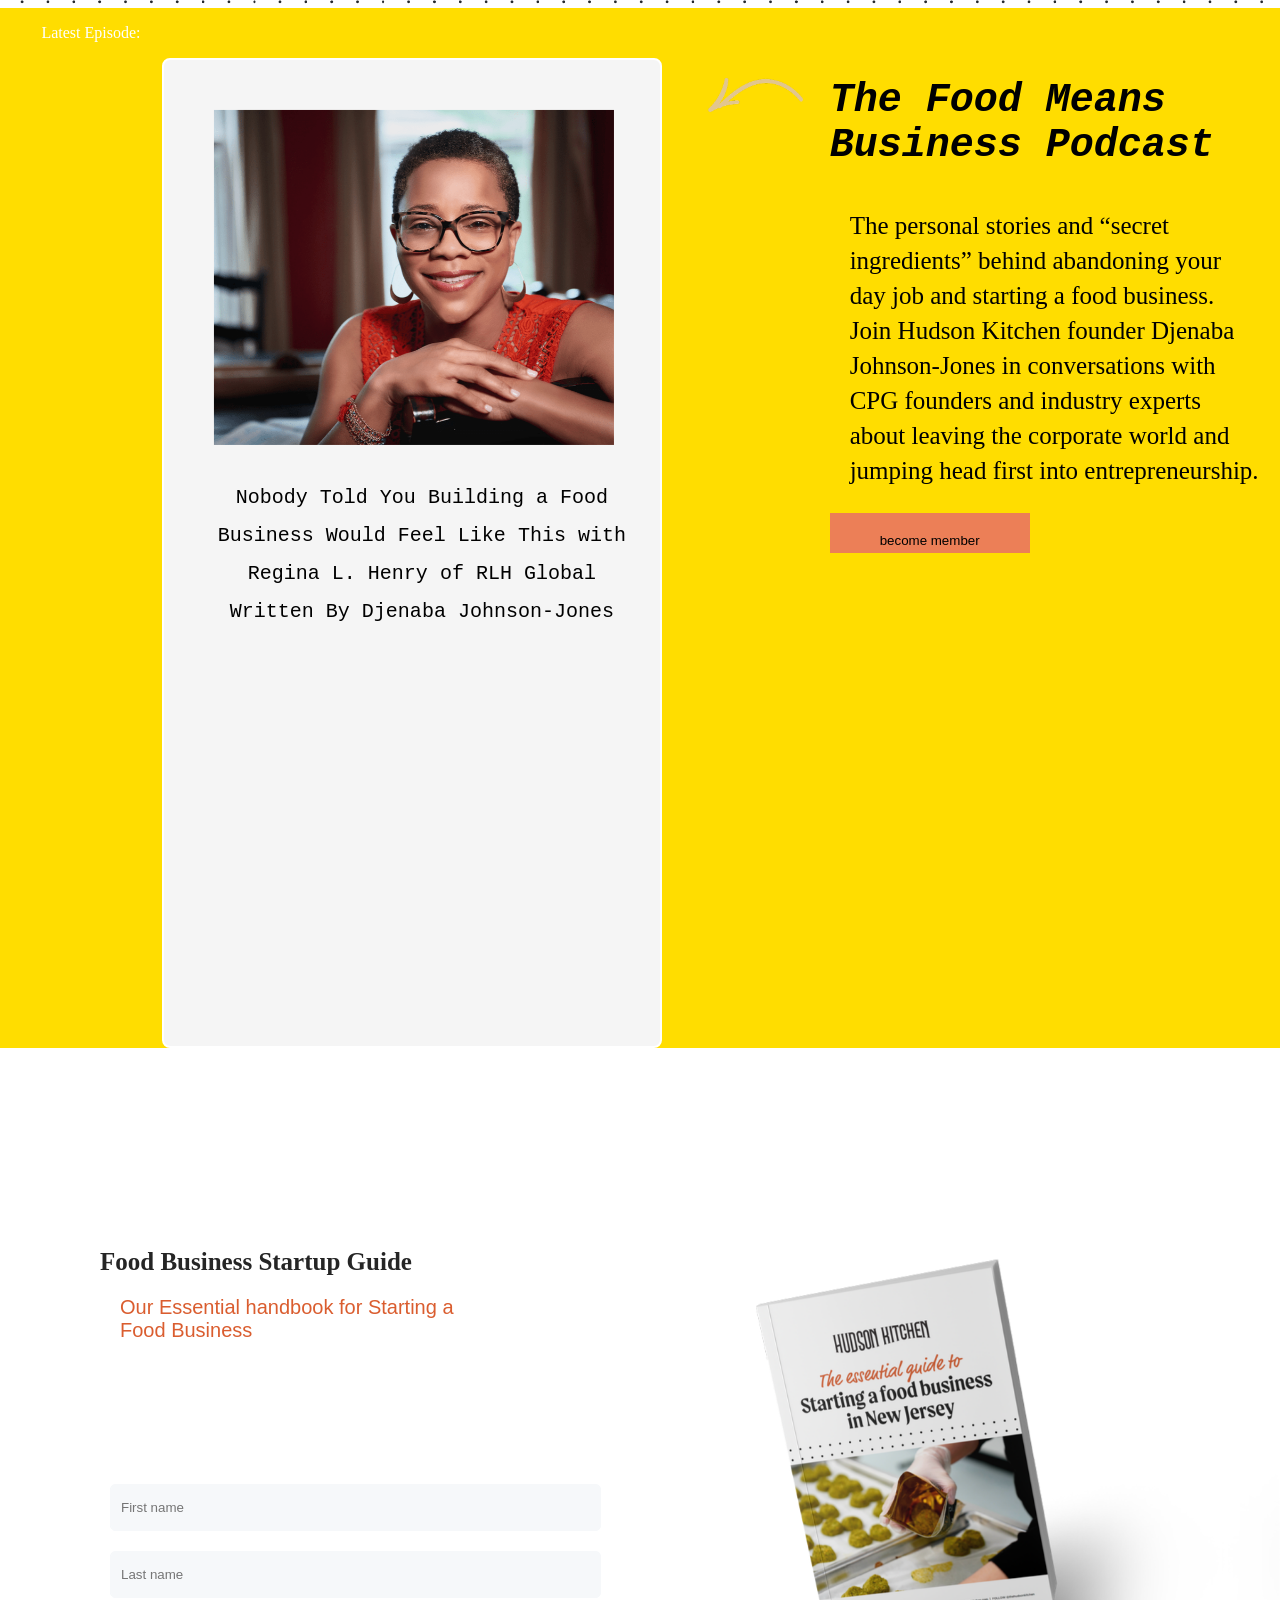
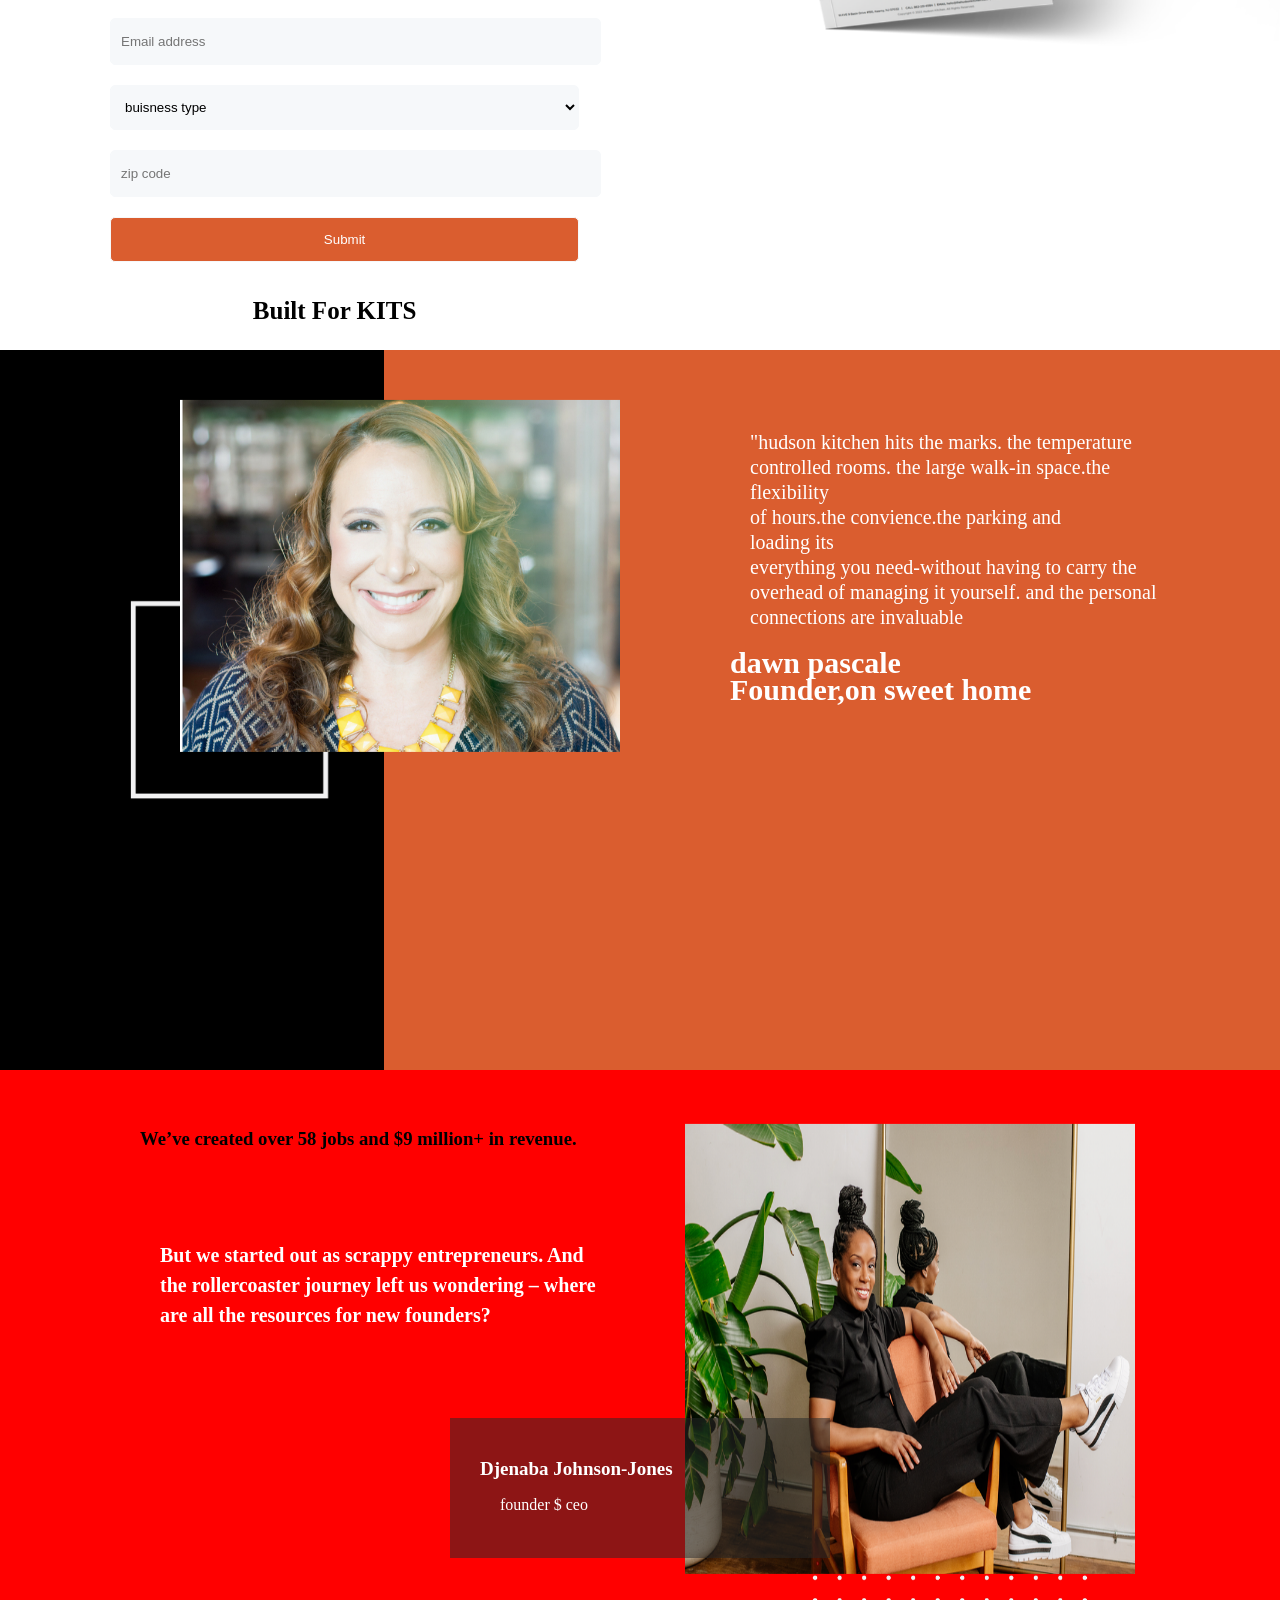
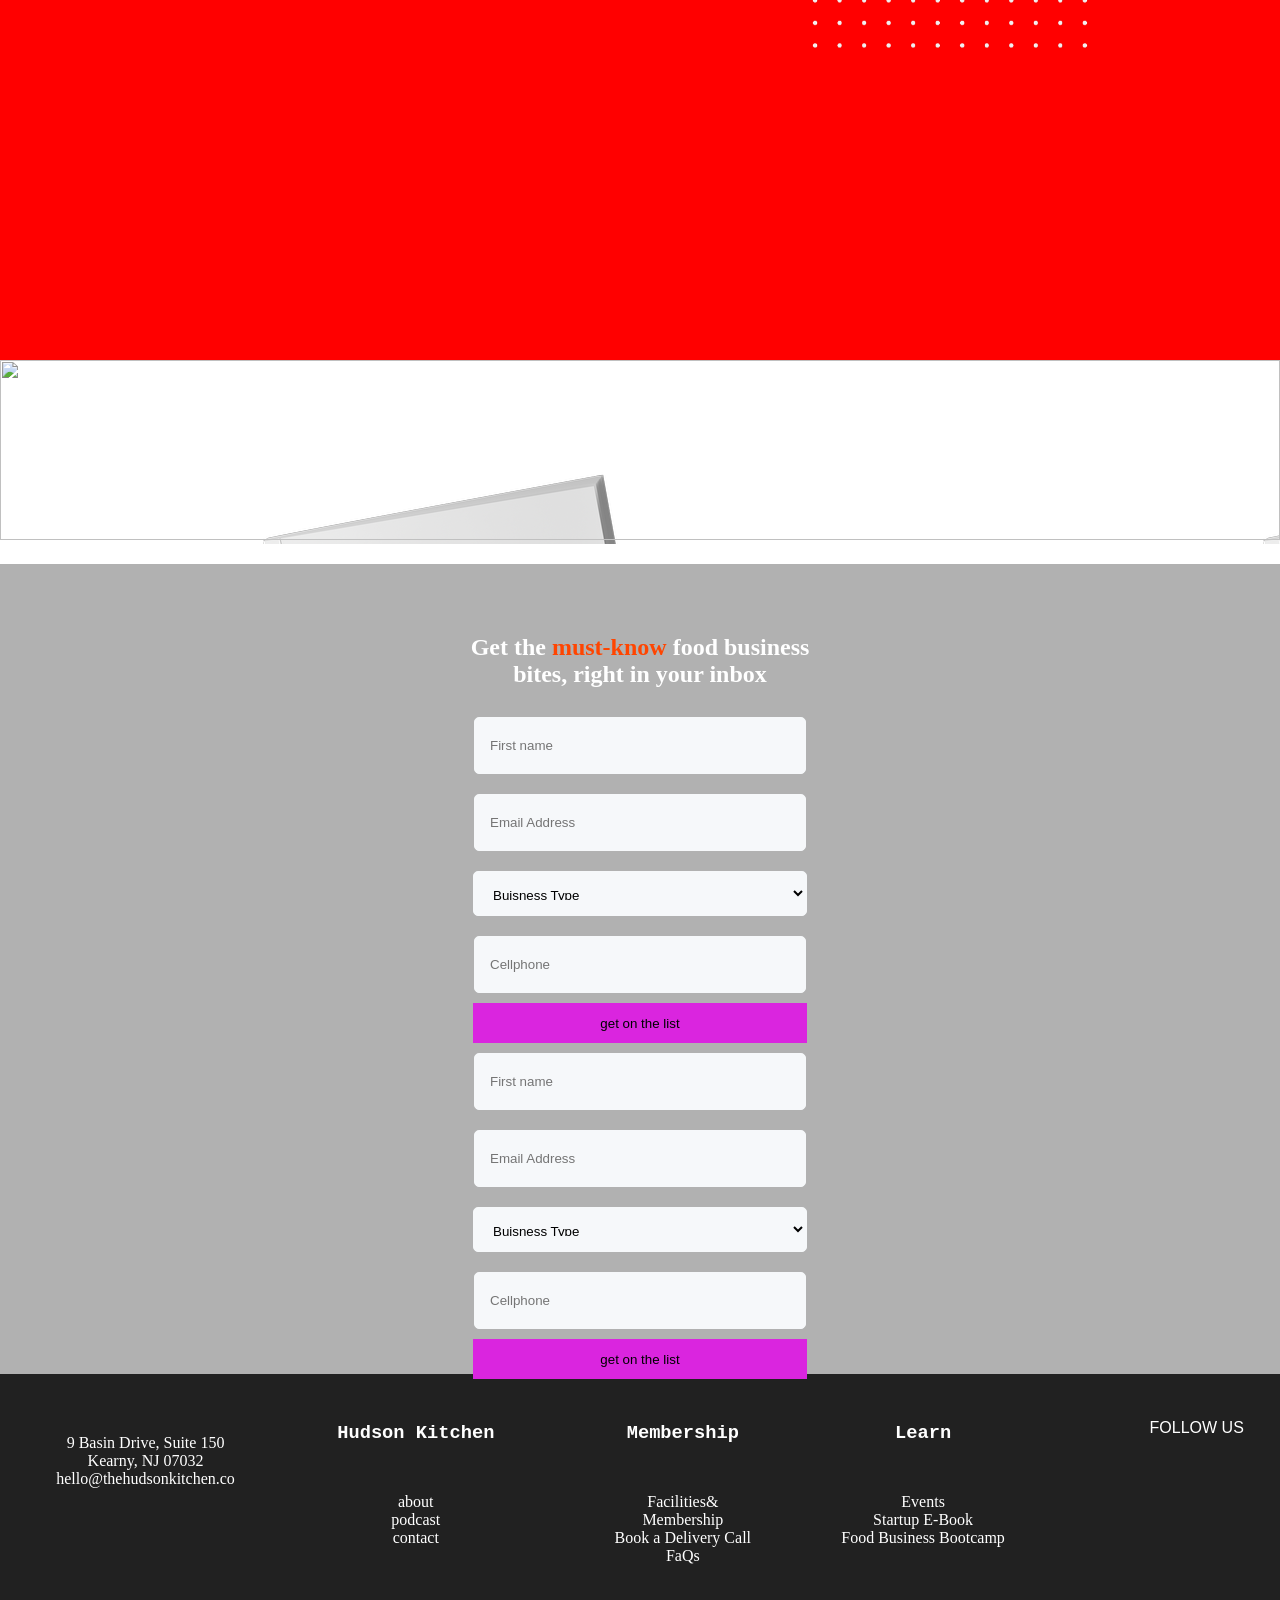
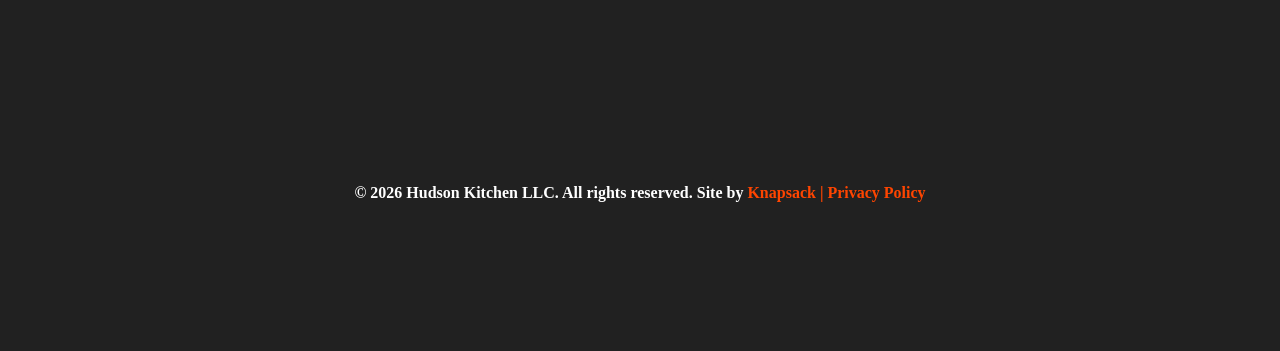
==== commit e9451be2: "i just did the form" ====
--- a/index.html
+++ b/index.html
@@ -319,6 +319,20 @@
 
                     </form>
 
+                      <form action="">
+                        <input type="text" placeholder="First name"><br>
+                        <input type="text" placeholder="Email Address"><br>
+                        <select name="" id="">
+                            <option value="Buisness Type">Buisness Type</option>
+                            <option value="baked food">baked food</option>
+                            <option value="consumer packaged goods">consumer packaged goods CPG</option>
+                        </select><br>
+                        <input type="number" placeholder="Cellphone"><br>
+                        <button>get on the list</button>
+
+
+                    </form>
+
 
 
                 </div>
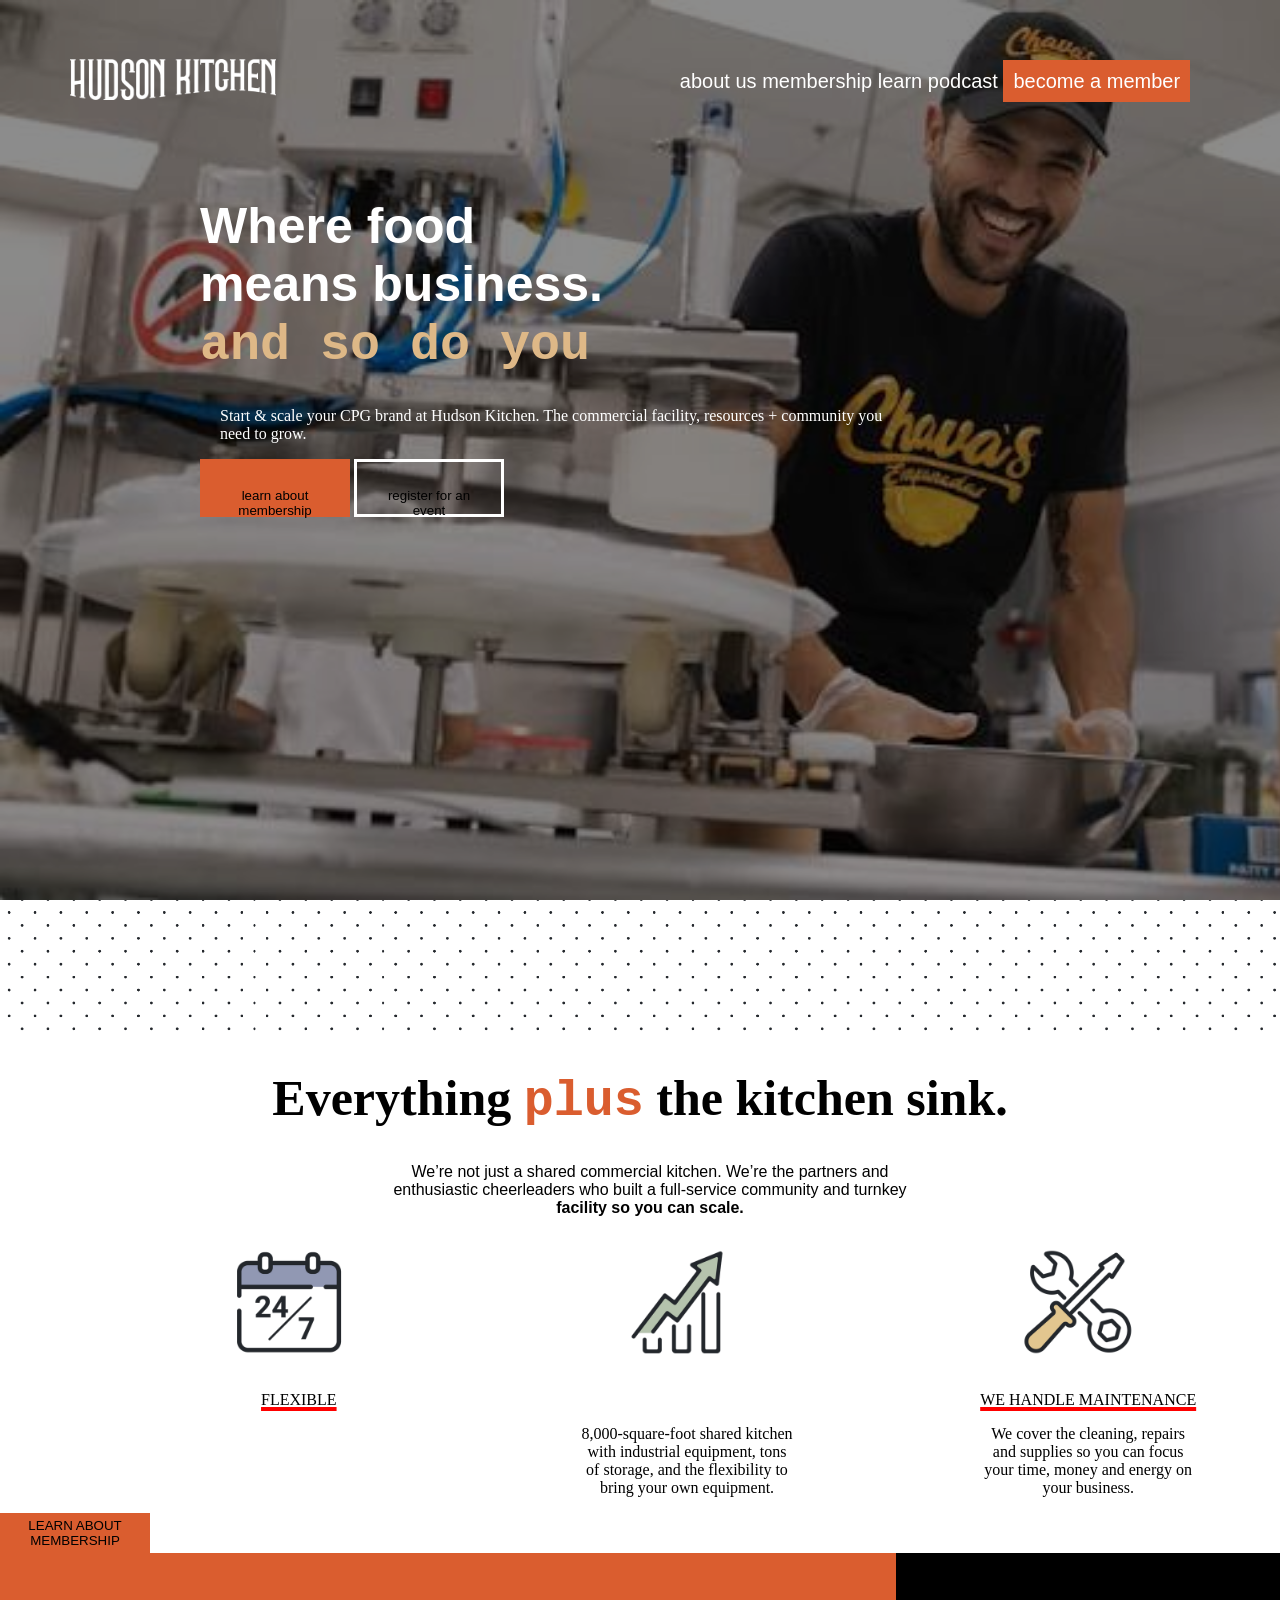
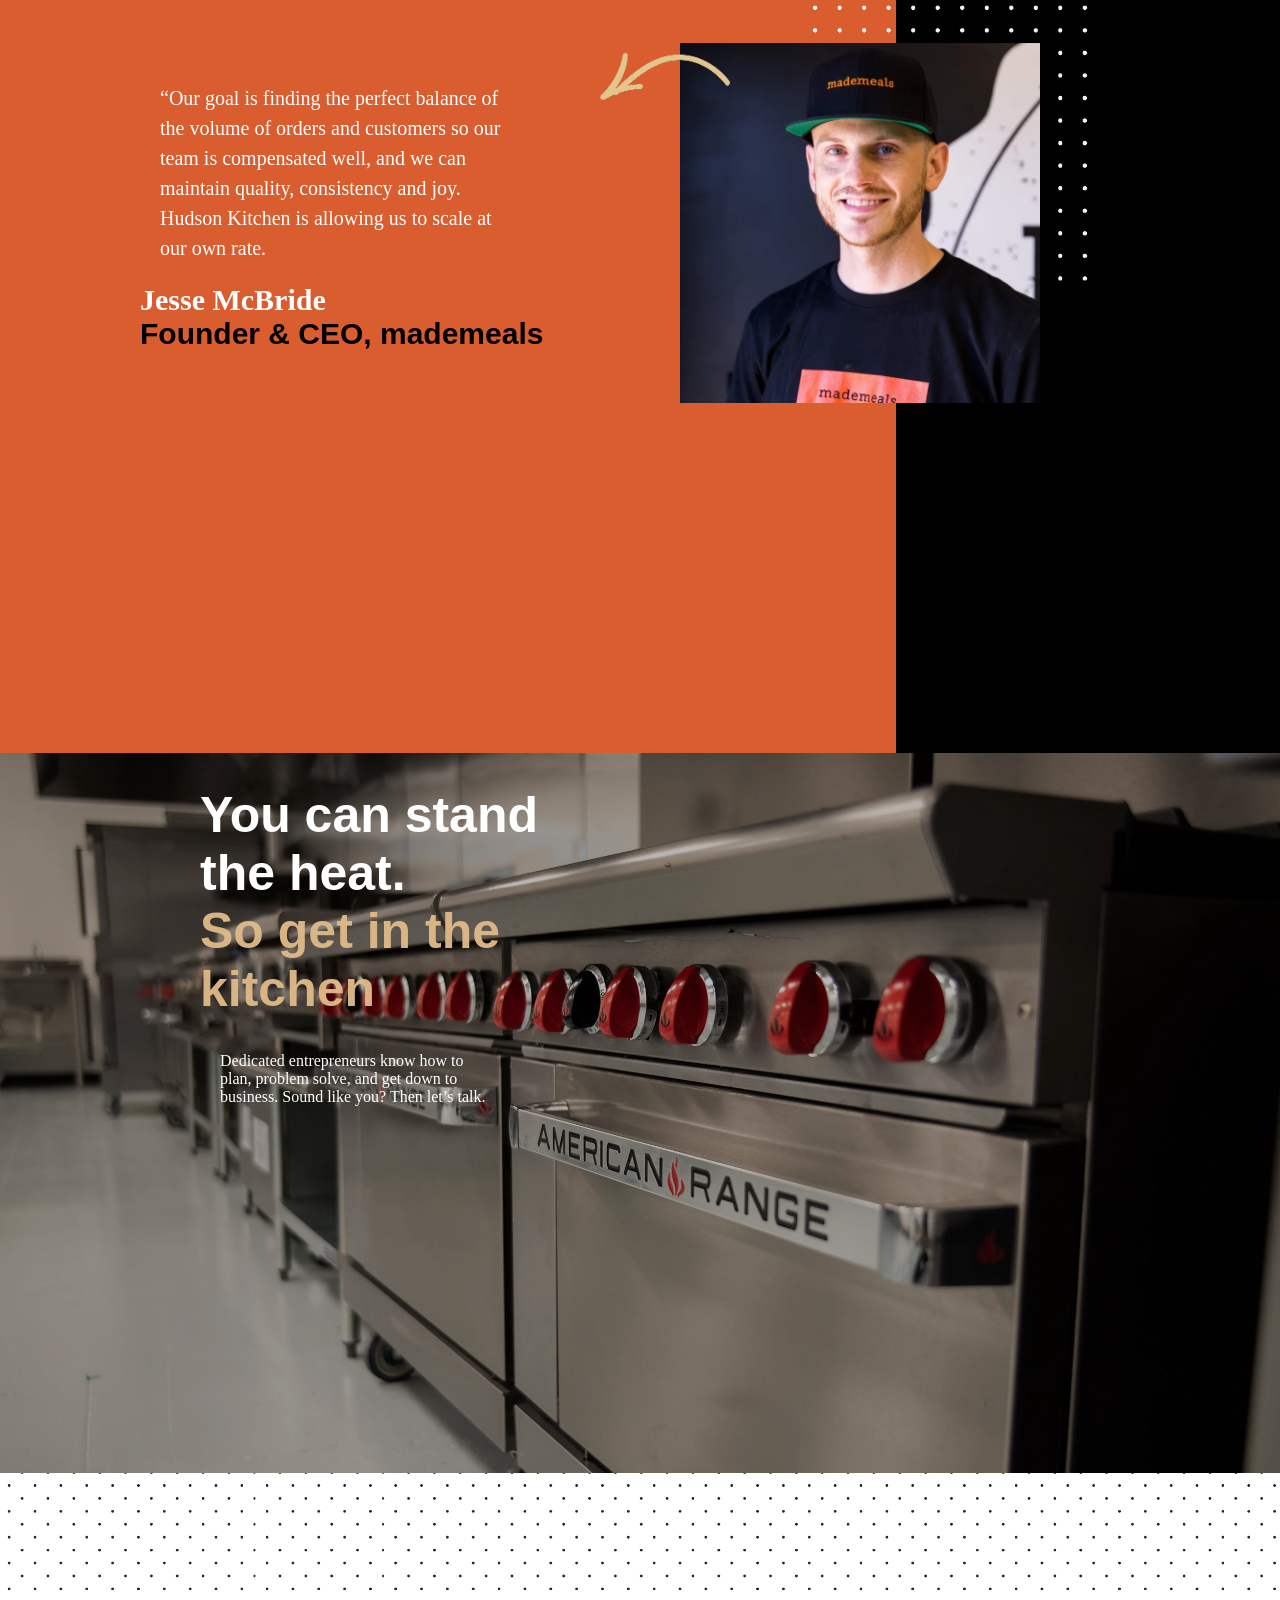
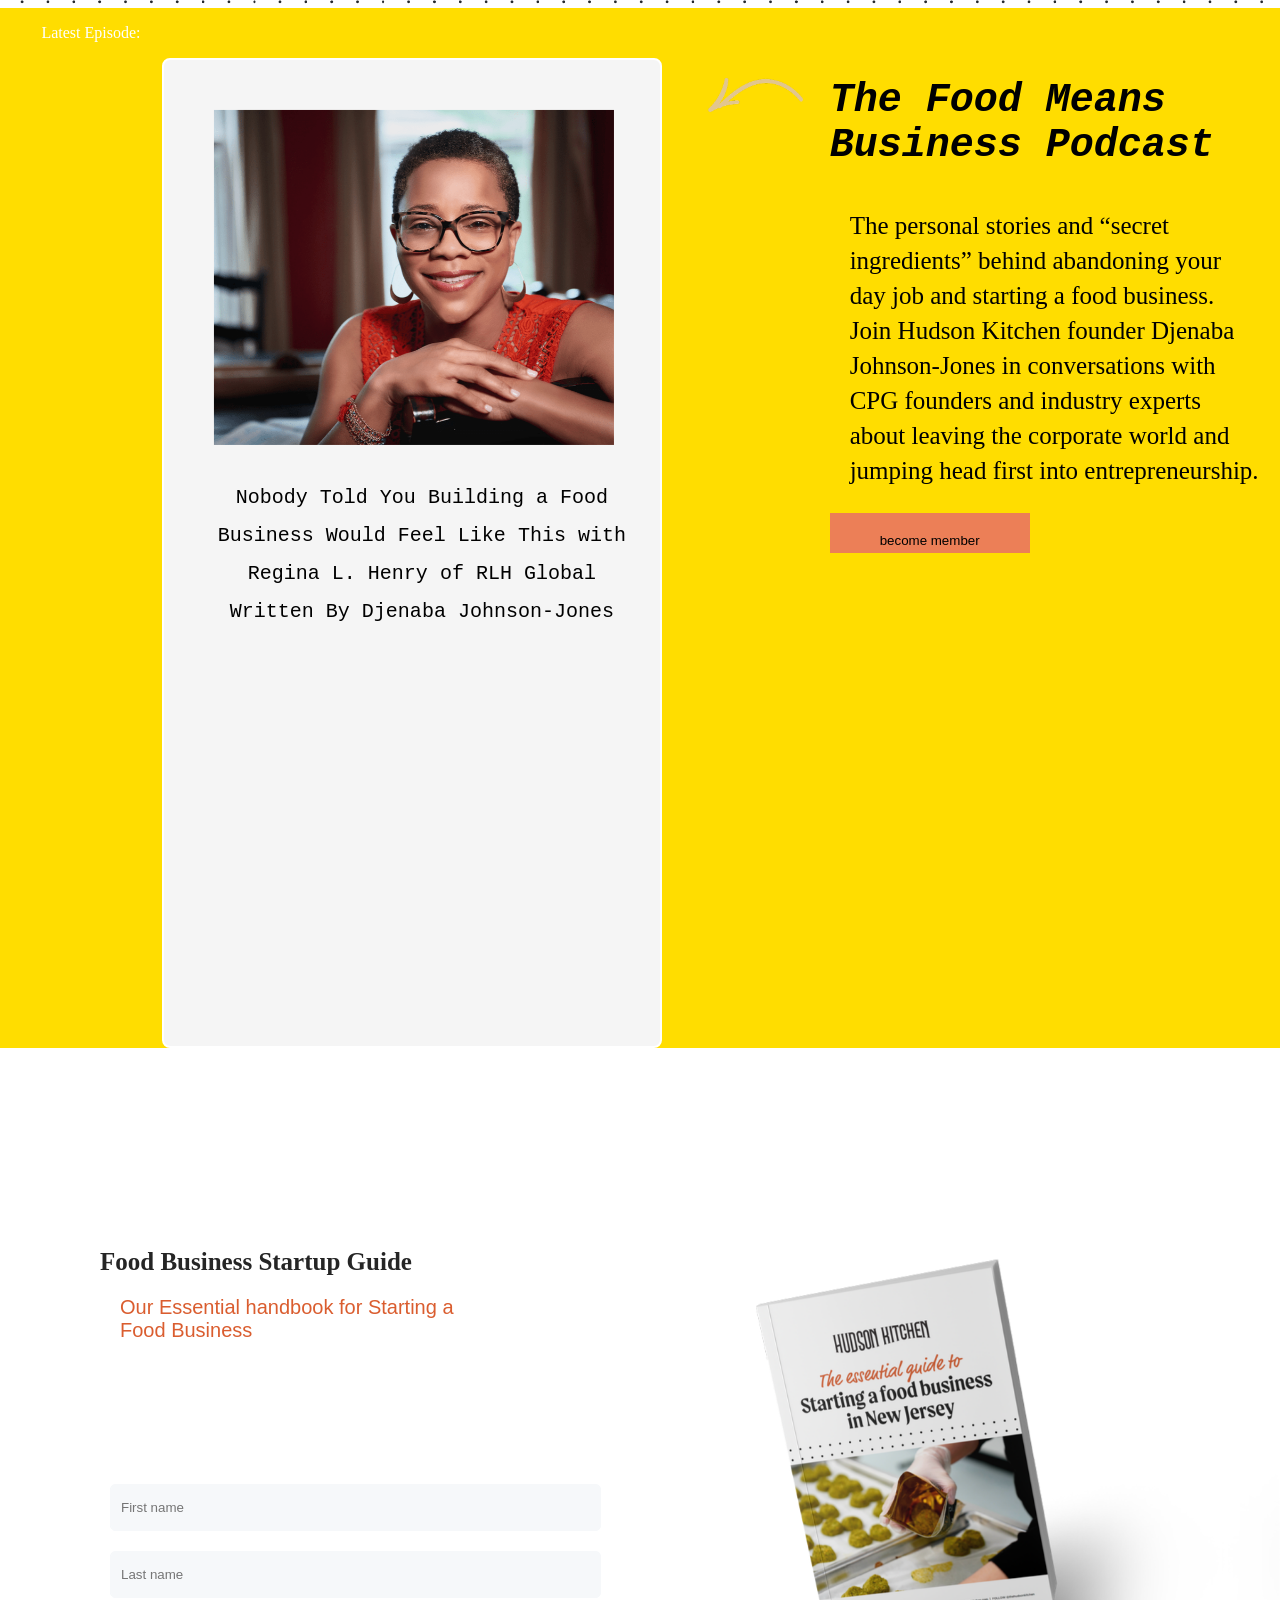
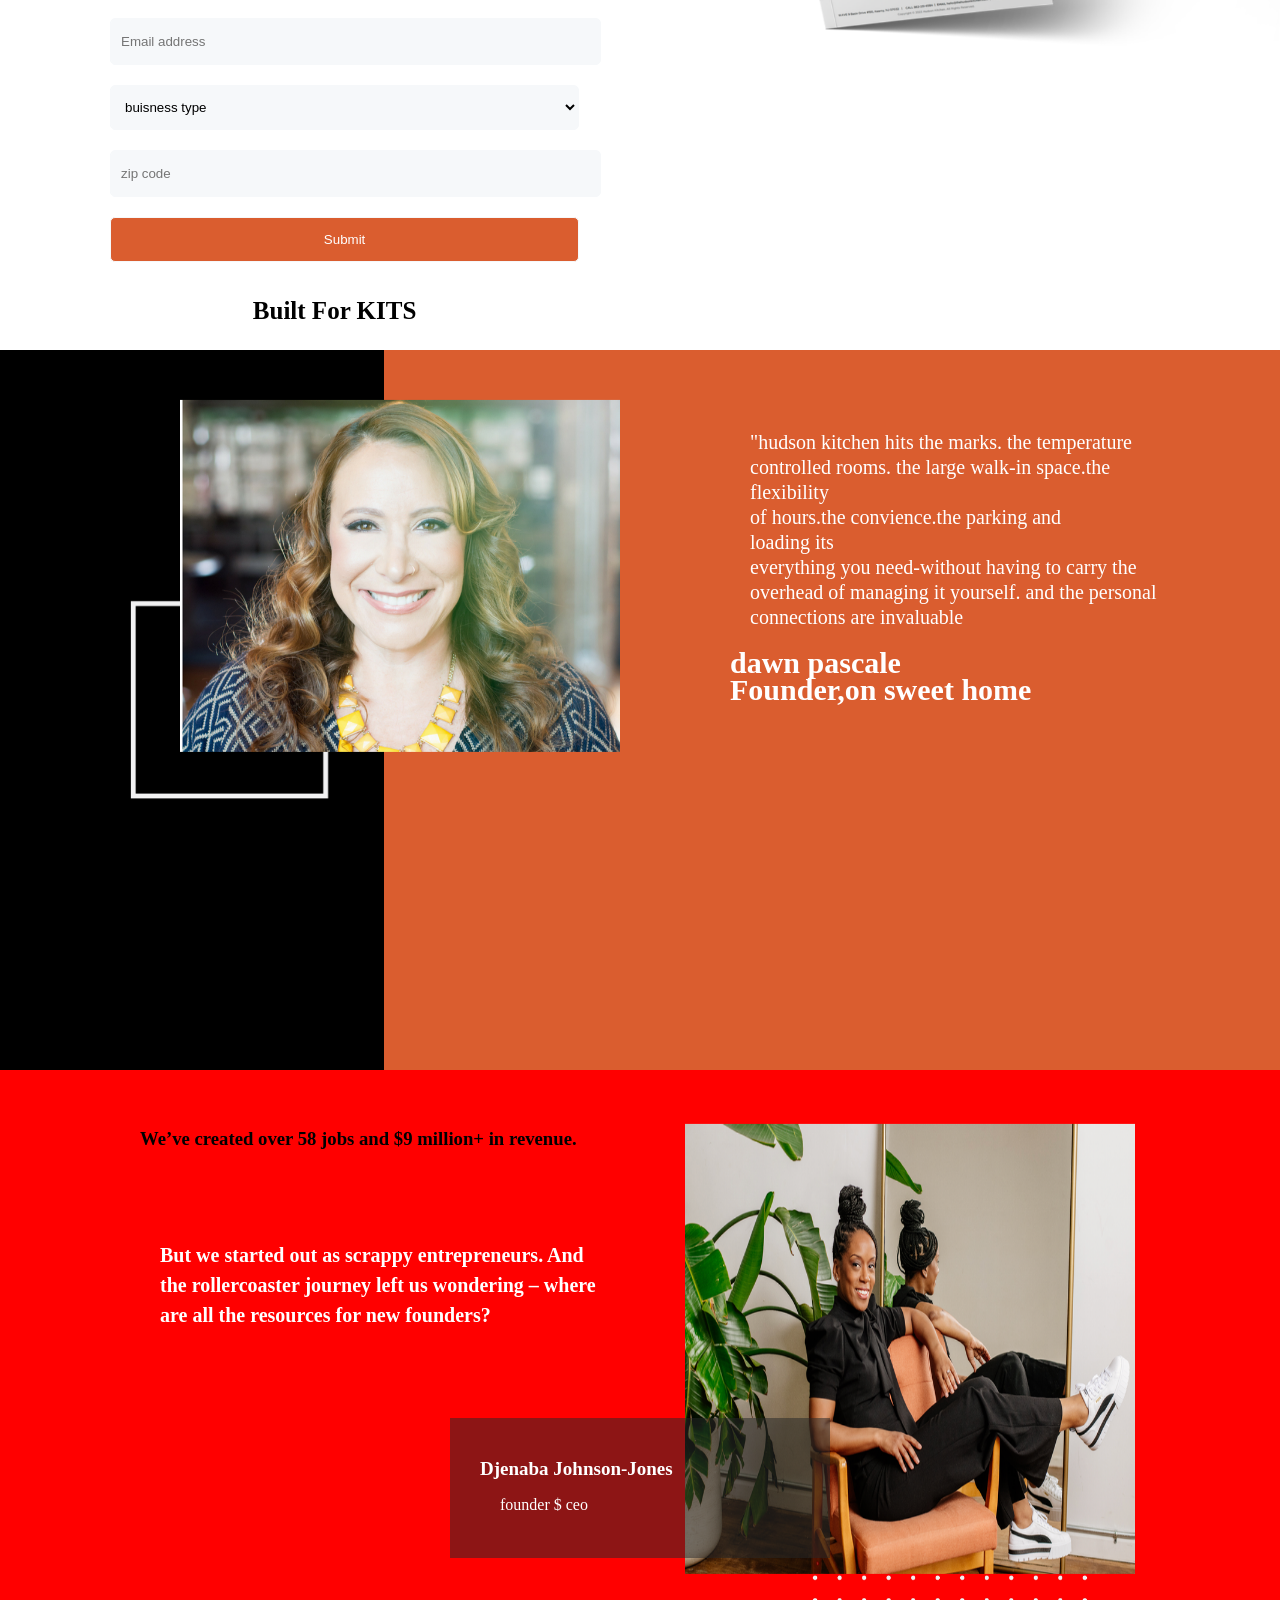
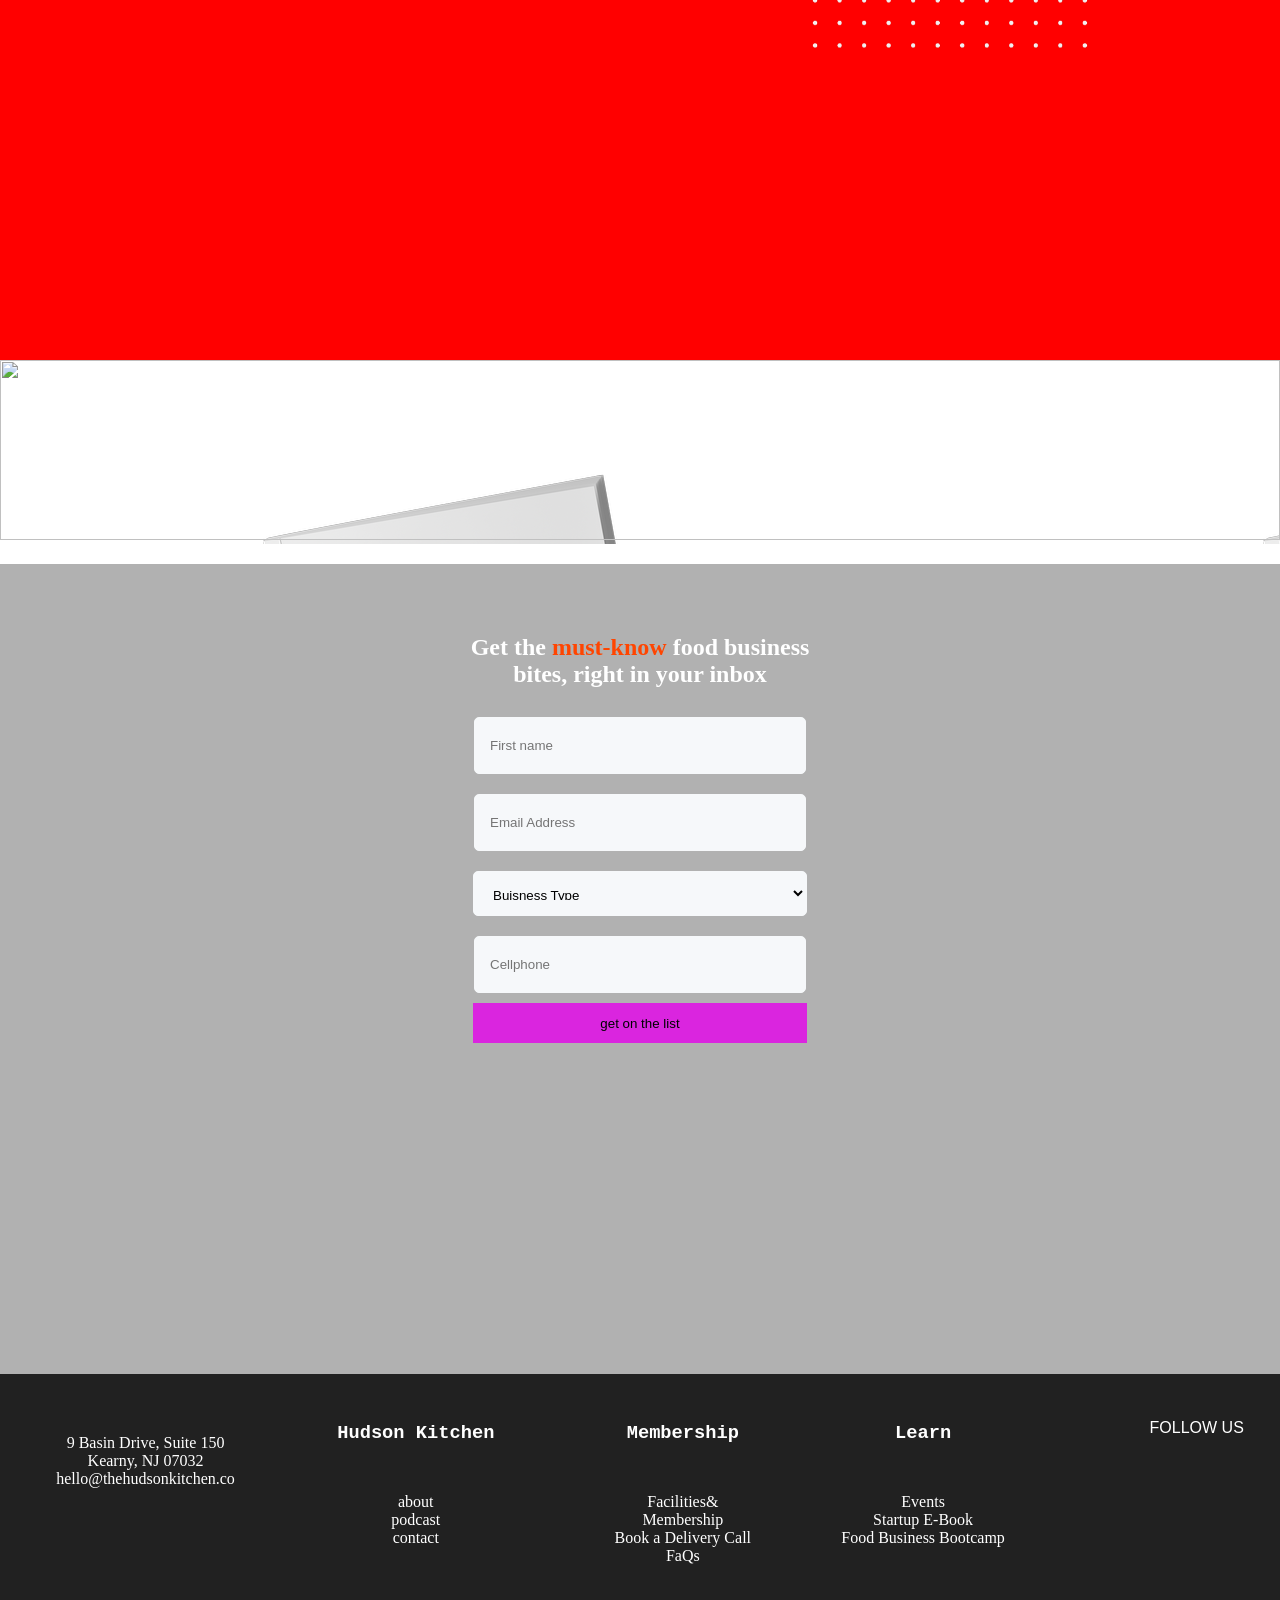
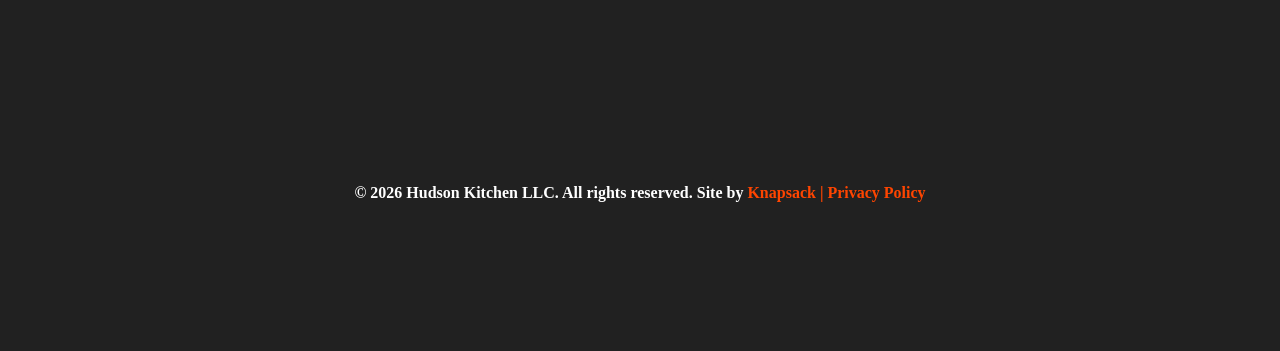
==== commit 54770b43: "remove something" ====
--- a/index.html
+++ b/index.html
@@ -319,19 +319,7 @@
 
                     </form>
 
-                      <form action="">
-                        <input type="text" placeholder="First name"><br>
-                        <input type="text" placeholder="Email Address"><br>
-                        <select name="" id="">
-                            <option value="Buisness Type">Buisness Type</option>
-                            <option value="baked food">baked food</option>
-                            <option value="consumer packaged goods">consumer packaged goods CPG</option>
-                        </select><br>
-                        <input type="number" placeholder="Cellphone"><br>
-                        <button>get on the list</button>
-
-
-                    </form>
+                    
 
 
 
